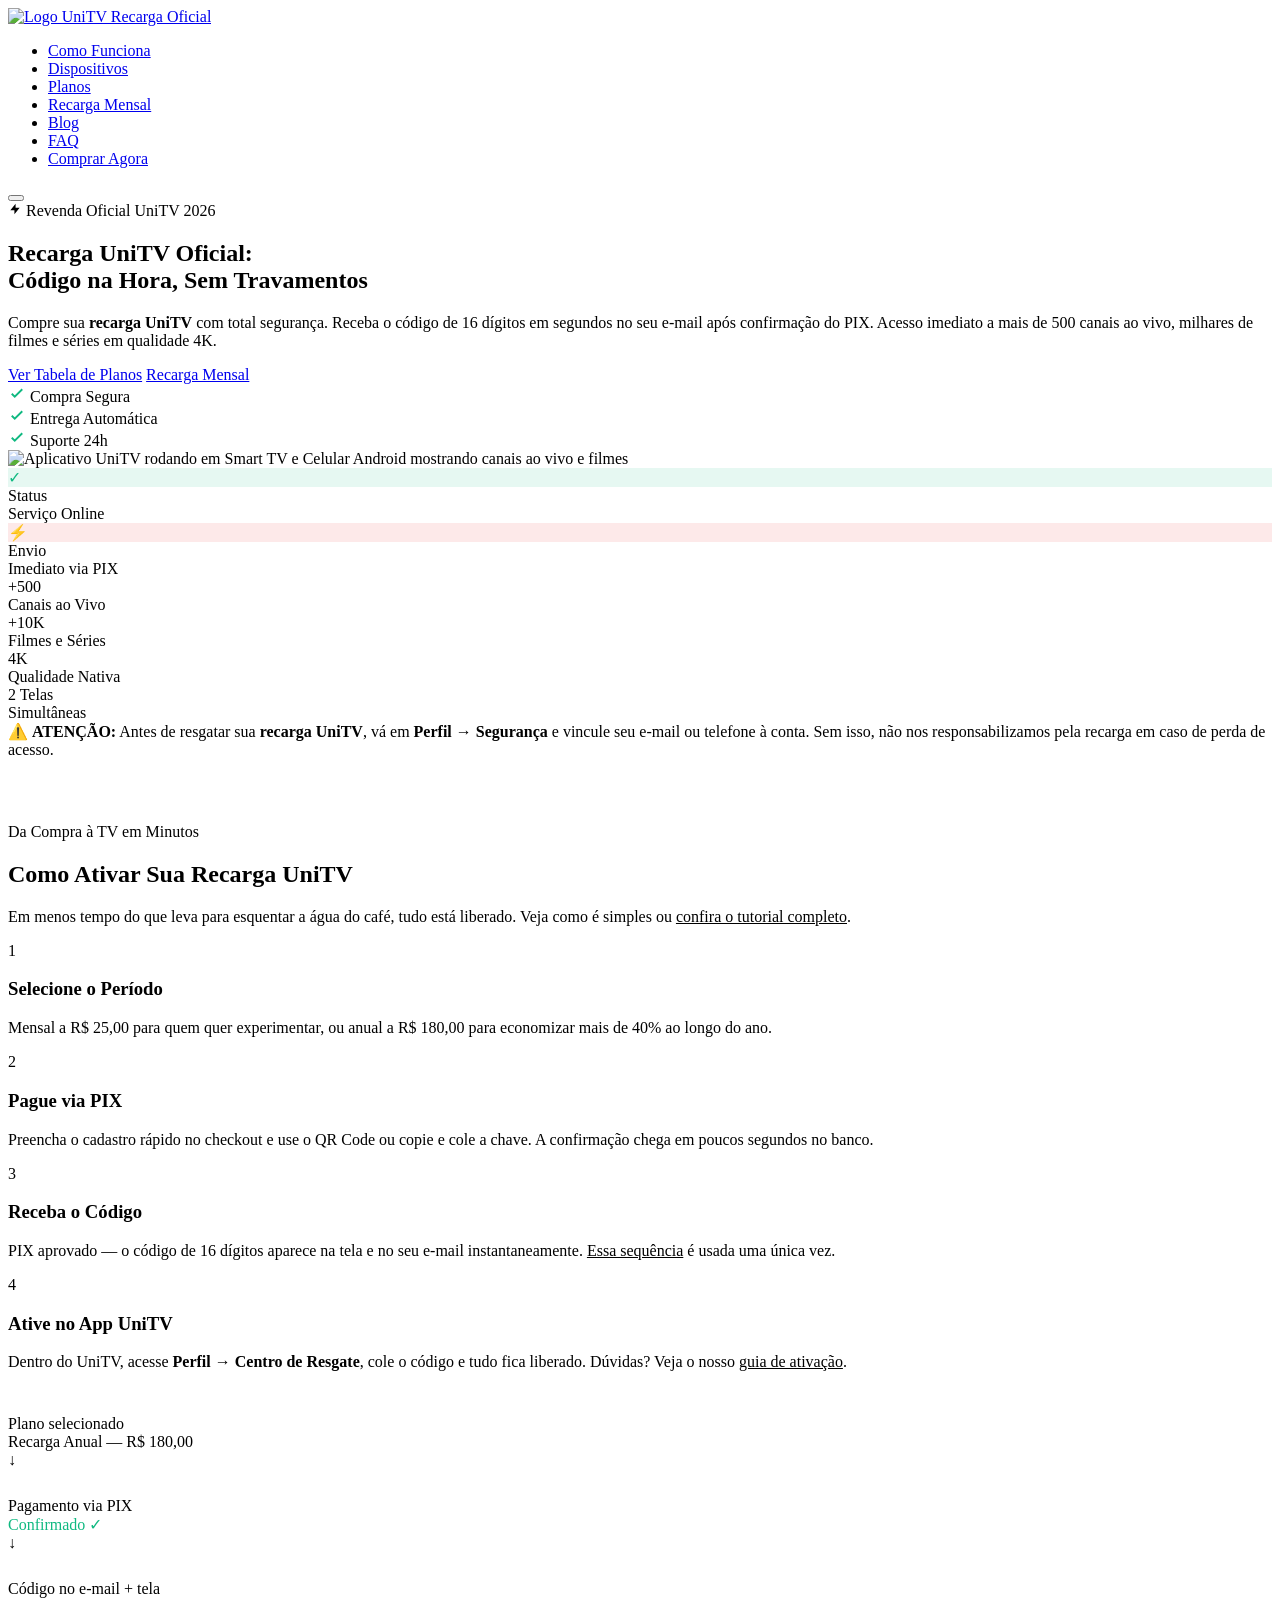
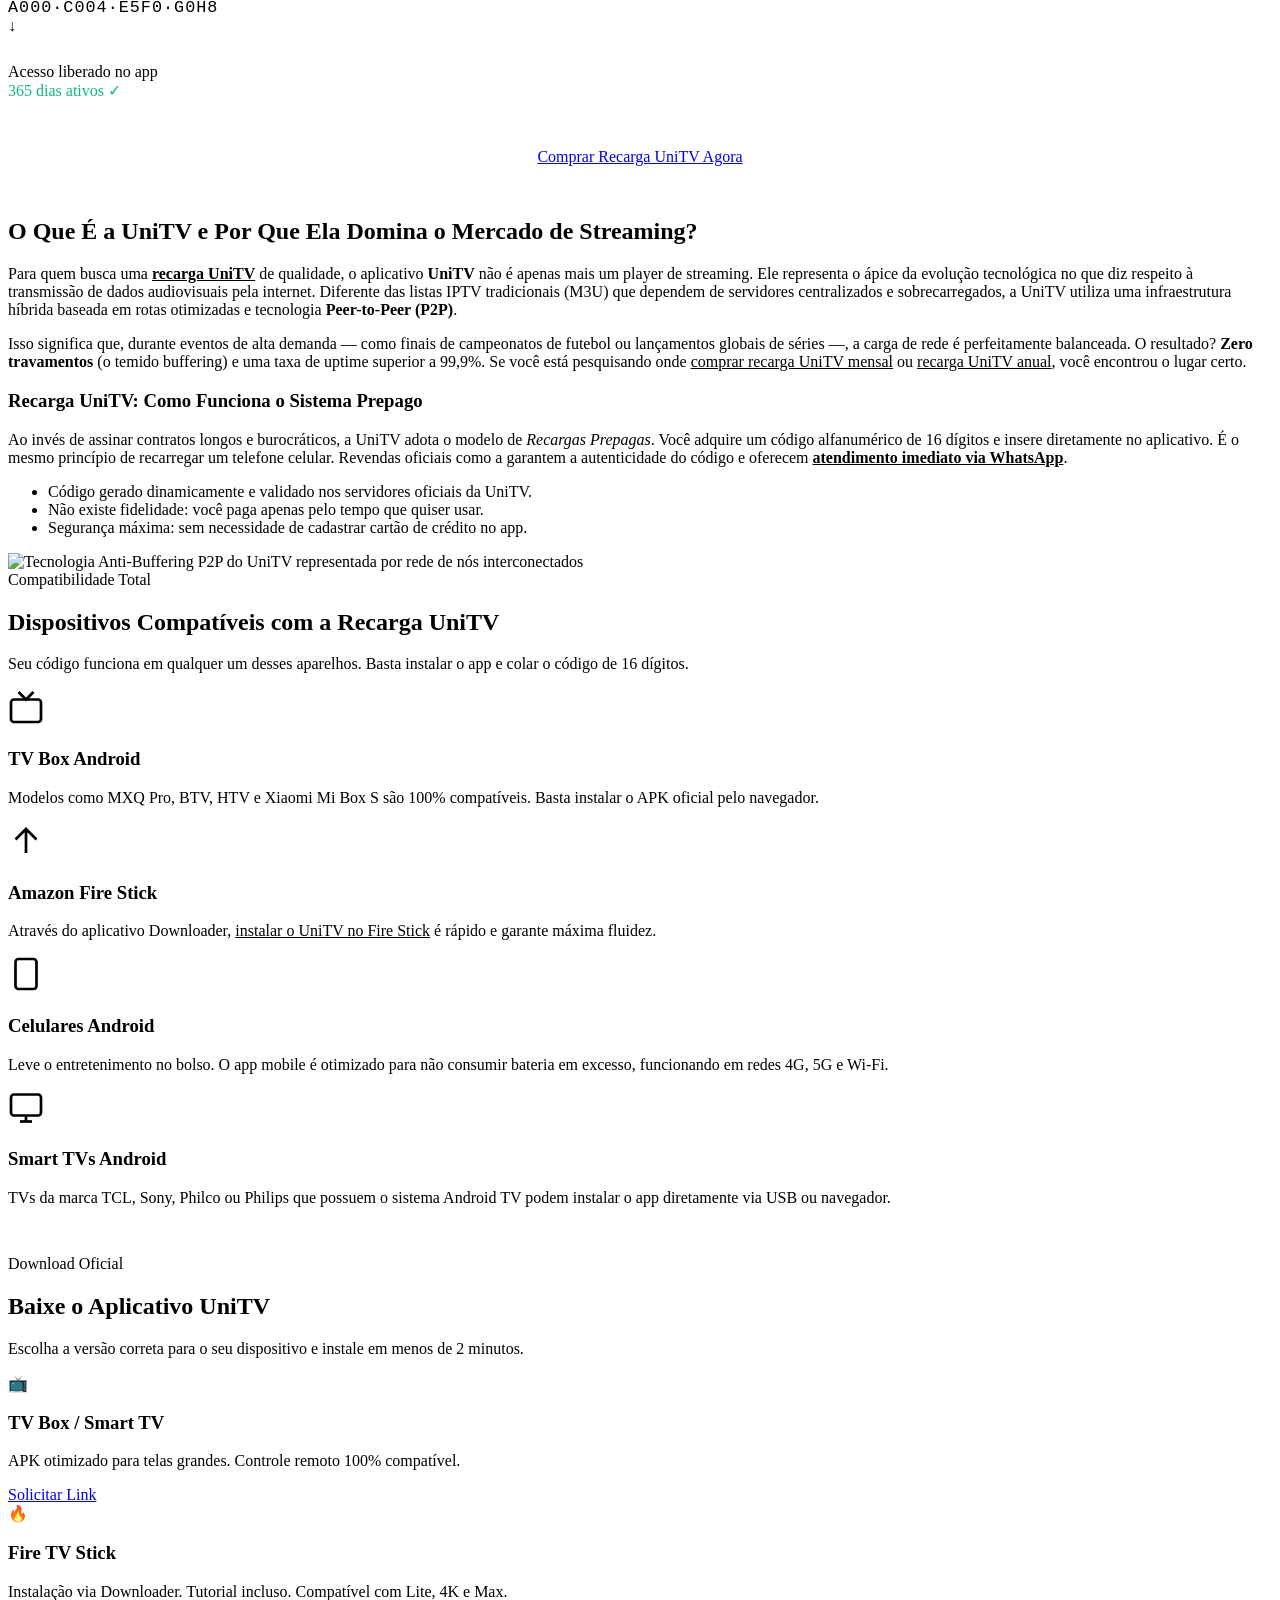
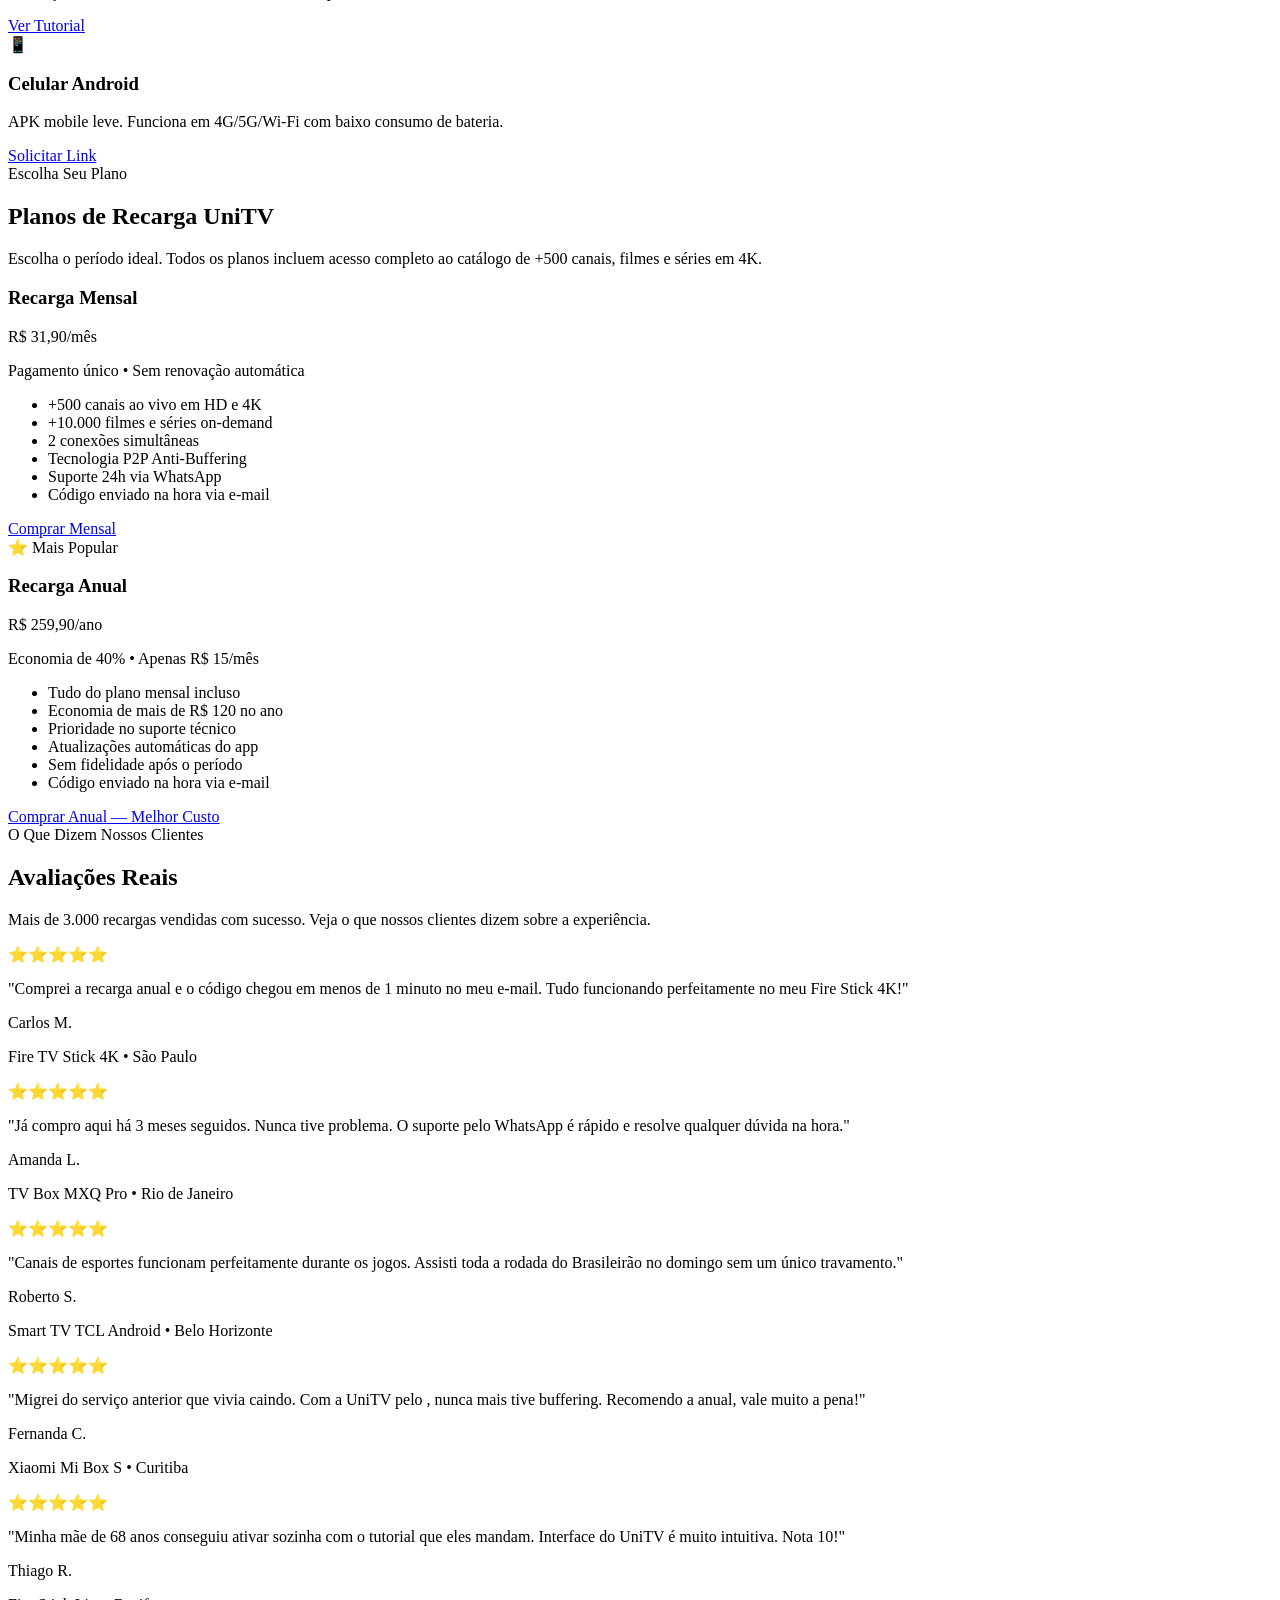
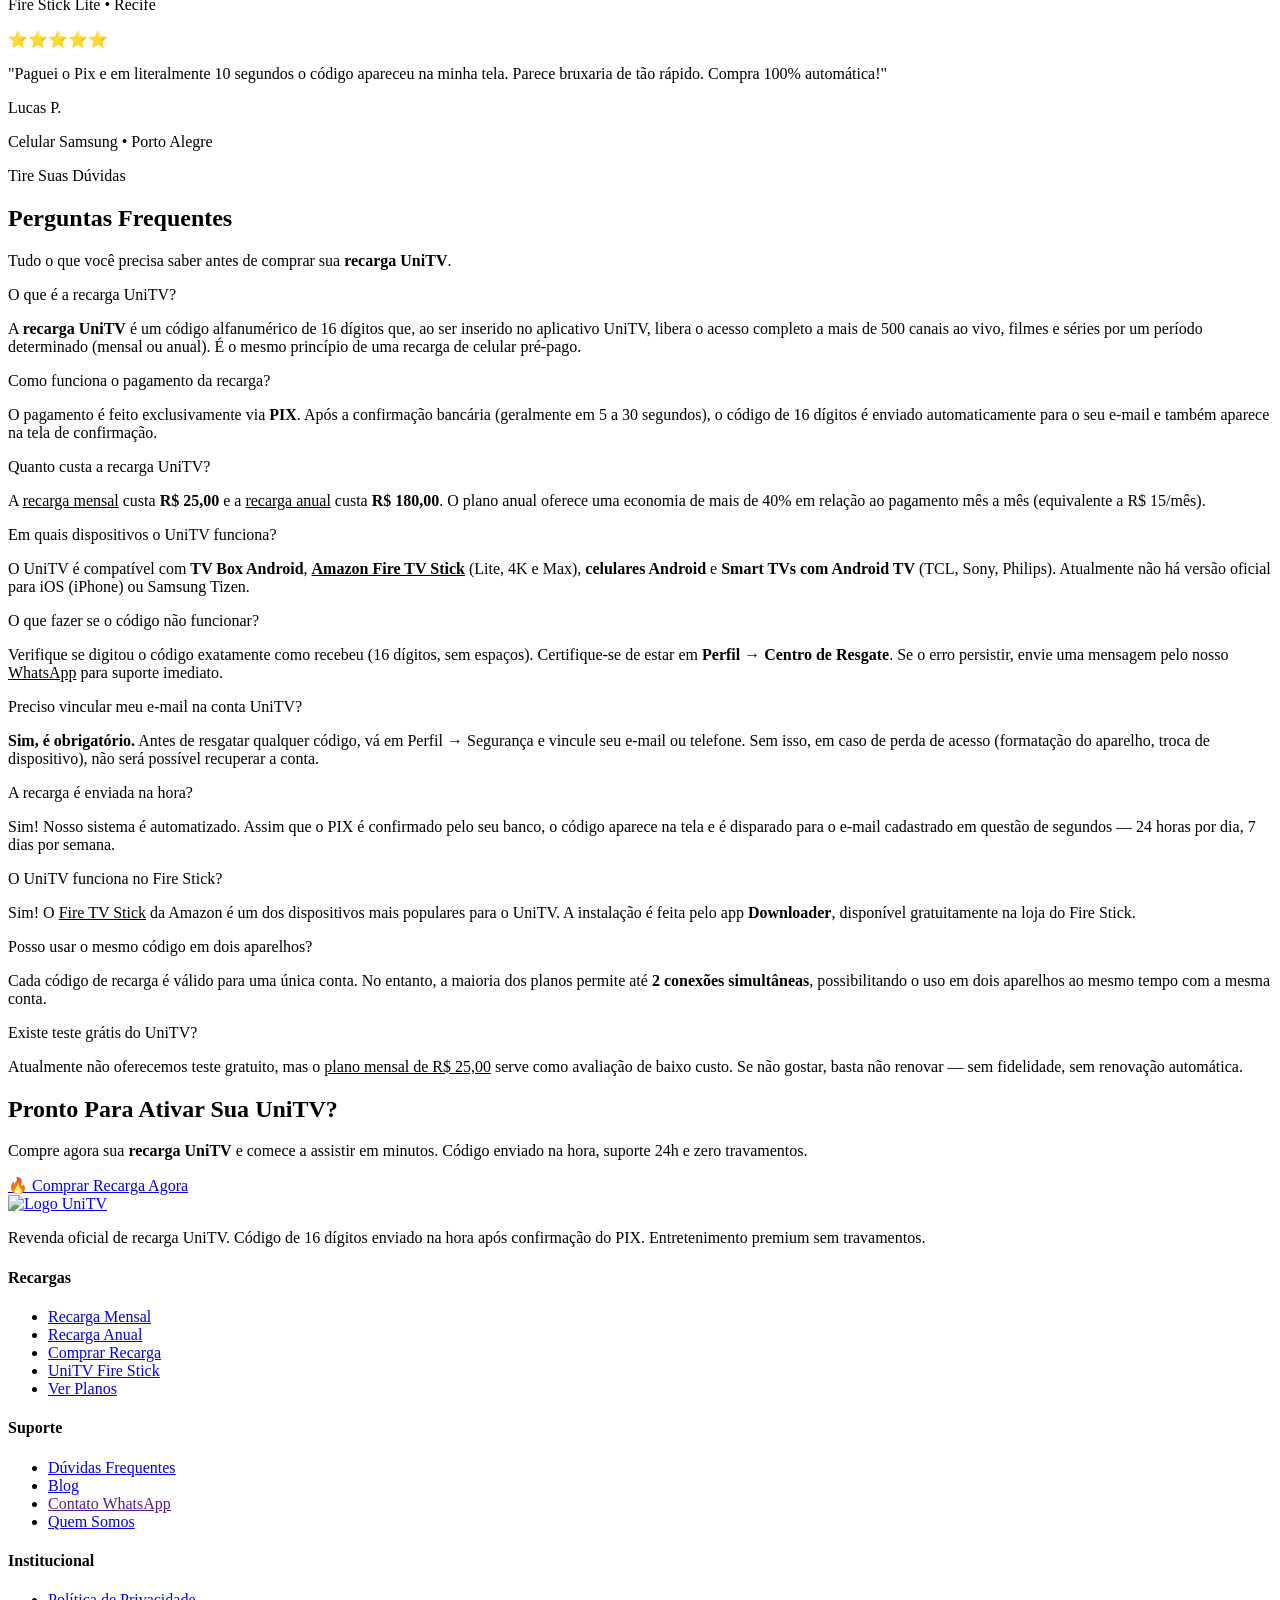
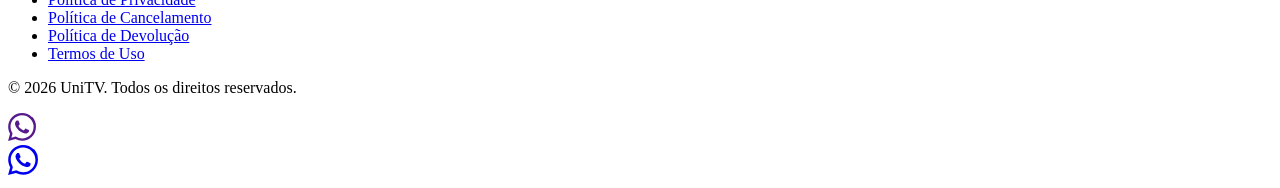
==== index.html @ 9852613e "Add files via upload" ====
<!DOCTYPE html>
<html lang="pt-BR">

<!-- Mirrored from https://www.eppivioleta.com/ by HTTrack Website Copier/3.x [XR&CO], Fri, 11 Sep 2026 17:19:06 GMT -->
<!-- Added by HTTrack --><meta http-equiv="content-type" content="text/html;charset=UTF-8" /><!-- /Added by HTTrack -->
<head>
    <meta charset="UTF-8">
    <meta name="viewport" content="width=device-width, initial-scale=1.0">
    <title>Recarga UniTV Oficial | Código Imediato via PIX — </title>
    <meta name="description" content="Compre sua recarga UniTV com total segurança. Código de 16 dígitos enviado na hora após confirmação do PIX. +500 canais ao vivo, filmes e séries em 4K sem travamentos.">
    <meta name="robots" content="index, follow, max-image-preview:large, max-snippet:-1, max-video-preview:-1">
    <meta name="author" content="UniTV">
    <link rel="canonical" href="index.html">
    
    <!-- Open Graph -->
    <meta property="og:title" content="Recarga UniTV Oficial | Código Imediato via PIX — ">
    <meta property="og:description" content="Compre sua recarga UniTV com total segurança. Código de 16 dígitos enviado na hora após confirmação do PIX. +500 canais ao vivo, filmes e séries em 4K sem travamentos.">
    <meta property="og:url" content="index.html">
    <meta property="og:image" content="https://eppivioleta.com/assets/img/og-image.webp">
    <meta property="og:type" content="website">
    <meta property="og:site_name" content=" UniTV">
    <meta property="og:locale" content="pt_BR">

    <!-- Schema.org JSON-LD -->
    <script type="application/ld+json">
    {
      "@context": "https://schema.org",
      "@graph": [
        {
          "@type": "Organization",
          "@id": "https://eppivioleta.com",
          "url": "https://eppivioleta.com",
          "name": " UniTV",
          "description": "Revenda Oficial de Recarga UniTV — Código Imediato via PIX",
          "logo": "https://eppivioleta.com/assets/img/og-image.webp",
          "sameAs": ["https://eppivioleta.com"]
        },
        {
          "@type": "WebSite",
          "@id": "https://eppivioleta.com#website",
          "url": "https://eppivioleta.com",
          "name": " UniTV",
          "description": "Recarga UniTV Oficial — +500 Canais, Filmes e Séries em 4K Sem Travamentos",
          "publisher": { "@id": "https://eppivioleta.com" },
          "inLanguage": "pt-BR"
        }
      ]
    }
    </script>

    <!-- Favicons -->
    <link rel="icon" href="favicon.ico" sizes="any">
    <link rel="icon" type="image/png" sizes="48x48" href="assets/img/favicon-48x48.png">
    <link rel="icon" type="image/png" sizes="32x32" href="assets/img/favicon-32x32.png">
    <link rel="icon" type="image/png" sizes="16x16" href="assets/img/favicon-16x16.png">
    <link rel="apple-touch-icon" sizes="180x180" href="assets/img/apple-touch-icon.png">
    
    <!-- Google Fonts -->
    <link rel="preconnect" href="https://fonts.googleapis.com/">
    <link rel="preconnect" href="https://fonts.gstatic.com/" crossorigin>
    <link href="https://fonts.googleapis.com/css2?family=Inter:wght@300;400;500;600;700;800;900&amp;family=Outfit:wght@400;500;600;700;800&amp;display=swap" rel="stylesheet">

    <!-- CSS -->
    <link rel="stylesheet" href="assets/css/style.css">
</head>
<body>
    <header class="header">
        <nav class="nav container">
            <div class="nav-brand">
                <a href="index.html" aria-label="Página Inicial  UniTV">
                    <img src="assets/img/logo.webp" alt="Logo UniTV Recarga Oficial" title=" UniTV" class="nav-logo" width="140" height="40">
                </a>
            </div>
            <ul class="nav-menu" id="nav-menu">
                <li><a href="index.html#como-funciona" class="nav-link">Como Funciona</a></li>
                <li><a href="index.html#dispositivos" class="nav-link">Dispositivos</a></li>
                <li><a href="index.html#planos" class="nav-link">Planos</a></li>
                <li><a href="recarga-unitv-mensal.html" class="nav-link">Recarga Mensal</a></li>
                <li><a href="blog.html" class="nav-link">Blog</a></li>
                <li><a href="index.html#faq" class="nav-link">FAQ</a></li>
                <li><a href="javascript:void(0)" onclick="chamarNoZap()" class="nav-link nav-cta">Comprar Agora</a></li>
            </ul>
            <button class="nav-toggle" aria-label="Abrir menu" onclick="toggleMenu()">
                <span></span>
                <span></span>
                <span></span>
            </button>
        </nav>
    </header>

<!-- FAQPage Schema JSON-LD -->
<script type="application/ld+json">
{
  "@context": "https://schema.org",
  "@type": "FAQPage",
  "mainEntity": [
    {"@type": "Question", "name": "O que é a recarga UniTV?", "acceptedAnswer": {"@type": "Answer", "text": "A recarga UniTV é um código alfanumérico de 16 dígitos que, ao ser inserido no aplicativo UniTV, libera o acesso completo a mais de 500 canais ao vivo, filmes e séries por um período determinado (mensal ou anual)."}},
    {"@type": "Question", "name": "Como funciona o pagamento da recarga?", "acceptedAnswer": {"@type": "Answer", "text": "O pagamento é feito exclusivamente via PIX. Após a confirmação bancária (geralmente em segundos), o código de 16 dígitos é enviado automaticamente para o seu e-mail e também aparece na tela de confirmação."}},
    {"@type": "Question", "name": "Quanto custa a recarga UniTV?", "acceptedAnswer": {"@type": "Answer", "text": "A recarga mensal custa R$ 25,00 e a recarga anual custa R$ 180,00. O plano anual oferece uma economia de mais de 40% em relação ao pagamento mês a mês."}},
    {"@type": "Question", "name": "Em quais dispositivos o UniTV funciona?", "acceptedAnswer": {"@type": "Answer", "text": "O aplicativo UniTV é compatível com TV Box Android, Amazon Fire TV Stick (Lite, 4K e Max), celulares Android e Smart TVs com sistema Android TV (TCL, Sony, Philips). Não está disponível para iOS ou Samsung Tizen."}},
    {"@type": "Question", "name": "O que fazer se o código não funcionar?", "acceptedAnswer": {"@type": "Answer", "text": "Verifique se você digitou o código exatamente como recebeu (16 dígitos, sem espaços extras). Certifique-se de estar na seção correta do app (Perfil → Centro de Resgate). Se o erro persistir, entre em contato conosco pelo WhatsApp para suporte imediato."}},
    {"@type": "Question", "name": "Preciso vincular meu e-mail na conta UniTV?", "acceptedAnswer": {"@type": "Answer", "text": "Sim, é obrigatório. Antes de resgatar qualquer código, vá em Perfil → Segurança e vincule seu e-mail ou telefone. Sem isso, em caso de perda de acesso, não será possível recuperar a conta e não nos responsabilizamos pela recarga."}},
    {"@type": "Question", "name": "A recarga é enviada na hora?", "acceptedAnswer": {"@type": "Answer", "text": "Sim. Nosso sistema é automatizado. Assim que o PIX é confirmado pelo banco, o código aparece na tela e é enviado ao e-mail cadastrado em questão de segundos."}},
    {"@type": "Question", "name": "O UniTV funciona no Fire Stick?", "acceptedAnswer": {"@type": "Answer", "text": "Sim! O Fire TV Stick da Amazon é um dos dispositivos mais populares para o UniTV. A instalação é feita pelo app Downloader, disponível na loja do Fire Stick. Veja nosso tutorial completo na página UniTV Fire Stick."}},
    {"@type": "Question", "name": "Posso usar o mesmo código em dois aparelhos?", "acceptedAnswer": {"@type": "Answer", "text": "Cada código de recarga é válido para uma única conta/dispositivo. No entanto, a maioria dos planos permite até 2 conexões simultâneas na mesma conta, possibilitando o uso em dois aparelhos ao mesmo tempo."}},
    {"@type": "Question", "name": "Existe teste grátis do UniTV?", "acceptedAnswer": {"@type": "Answer", "text": "Atualmente não oferecemos teste gratuito, mas o plano mensal de R$ 25,00 serve como uma avaliação de baixo custo. Se não gostar, basta não renovar — não existe fidelidade nem renovação automática."}}
  ]
}
</script>

<main>
    <!-- ===== HERO ===== -->
    <section class="hero" id="home">
        <div class="container hero-grid">
            <div class="hero-content">
                <div class="hero-badge">
                    <svg viewBox="0 0 24 24" width="14" height="14" fill="currentColor"><path d="M13 10V3L4 14h7v7l9-11h-7z"/></svg>
                    Revenda Oficial UniTV 2026                </div>
                <h1>Recarga UniTV Oficial:<br><span class="text-gradient">Código na Hora, Sem Travamentos</span></h1>
                <p class="hero-desc">Compre sua <strong>recarga UniTV</strong> com total segurança. Receba o código de 16 dígitos em segundos no seu e-mail após confirmação do PIX. Acesso imediato a mais de 500 canais ao vivo, milhares de filmes e séries em qualidade 4K.</p>
                <div class="hero-btns">
                    <a href="index.html#planos" class="btn btn-primary btn-large btn-pulse">Ver Tabela de Planos</a>
                    <a href="recarga-unitv-mensal.html" class="btn btn-outline btn-large">Recarga Mensal</a>
                </div>
                <div class="hero-trust">
                    <div class="hero-trust-item">
                        <svg class="hero-trust-icon" width="18" height="18" viewBox="0 0 24 24" fill="none" stroke="#10B981" stroke-width="2.5"><path d="M5 13l4 4L19 7"/></svg>
                        Compra Segura
                    </div>
                    <div class="hero-trust-item">
                        <svg class="hero-trust-icon" width="18" height="18" viewBox="0 0 24 24" fill="none" stroke="#10B981" stroke-width="2.5"><path d="M5 13l4 4L19 7"/></svg>
                        Entrega Automática
                    </div>
                    <div class="hero-trust-item">
                        <svg class="hero-trust-icon" width="18" height="18" viewBox="0 0 24 24" fill="none" stroke="#10B981" stroke-width="2.5"><path d="M5 13l4 4L19 7"/></svg>
                        Suporte 24h
                    </div>
                </div>
            </div>
            <div class="hero-image-wrapper">
                <img src="assets/img/hero-app.webp" alt="Aplicativo UniTV rodando em Smart TV e Celular Android mostrando canais ao vivo e filmes" title="Interface do UniTV em múltiplos dispositivos" class="hero-image" width="600" height="400" fetchpriority="high">
                <!-- Floating Cards -->
                <div class="hero-float-card top-left">
                    <div class="float-icon" style="background: rgba(16,185,129,0.1); color: #10B981;">✓</div>
                    <div>
                        <div class="float-label">Status</div>
                        <div class="float-value">Serviço Online</div>
                    </div>
                </div>
                <div class="hero-float-card bottom-right" style="animation-delay: 2s;">
                    <div class="float-icon" style="background: rgba(229,41,42,0.1); color: var(--primary);">⚡</div>
                    <div>
                        <div class="float-label">Envio</div>
                        <div class="float-value">Imediato via PIX</div>
                    </div>
                </div>
            </div>
        </div>
    </section>

    <!-- ===== STATS BAR ===== -->
    <div class="stats-bar">
        <div class="stats-inner">
            <div><div class="stat-num">+500</div><div class="stat-lbl">Canais ao Vivo</div></div>
            <div><div class="stat-num">+10K</div><div class="stat-lbl">Filmes e Séries</div></div>
            <div><div class="stat-num">4K</div><div class="stat-lbl">Qualidade Nativa</div></div>
            <div><div class="stat-num">2 Telas</div><div class="stat-lbl">Simultâneas</div></div>
        </div>
    </div>

    <!-- ===== AVISO SEGURANÇA ===== -->
    <div class="container">
        <div class="notice-bar">
            ⚠️ <strong>ATENÇÃO:</strong> Antes de resgatar sua <strong>recarga UniTV</strong>, vá em <strong>Perfil → Segurança</strong> e vincule seu e-mail ou telefone à conta. Sem isso, não nos responsabilizamos pela recarga em caso de perda de acesso.
        </div>
    </div>

    <!-- ===== COMO FUNCIONA (TIMELINE) ===== -->
    <section class="section-padding seo-block" id="como-funciona" style="padding-top: 4rem;">
        <div class="container">
            <div class="section-header">
                <div class="section-tag">Da Compra à TV em Minutos</div>
                <h2 class="section-title">Como Ativar Sua <span class="text-gradient">Recarga UniTV</span></h2>
                <p class="section-desc">Em menos tempo do que leva para esquentar a água do café, tudo está liberado. Veja como é simples ou <a href="como-recarregar.html" style="color: var(--primary); text-decoration: underline;">confira o tutorial completo</a>.</p>
            </div>
            
            <div class="timeline-grid">
                <div class="timeline-steps">
                    <div class="timeline-step fade-in-up">
                        <div class="timeline-indicator">
                            <div class="timeline-num">1</div>
                            <div class="timeline-line"></div>
                        </div>
                        <div class="timeline-content">
                            <h3 class="timeline-title">Selecione o Período</h3>
                            <p class="timeline-desc">Mensal a <span class="text-gradient font-bold">R$ 25,00</span> para quem quer experimentar, ou anual a <span class="text-gradient font-bold">R$ 180,00</span> para economizar mais de 40% ao longo do ano.</p>
                        </div>
                    </div>
                    <div class="timeline-step fade-in-up">
                        <div class="timeline-indicator">
                            <div class="timeline-num">2</div>
                            <div class="timeline-line"></div>
                        </div>
                        <div class="timeline-content">
                            <h3 class="timeline-title">Pague via PIX</h3>
                            <p class="timeline-desc">Preencha o cadastro rápido no checkout e use o QR Code ou copie e cole a chave. A confirmação chega em poucos segundos no banco.</p>
                        </div>
                    </div>
                    <div class="timeline-step fade-in-up">
                        <div class="timeline-indicator">
                            <div class="timeline-num">3</div>
                            <div class="timeline-line"></div>
                        </div>
                        <div class="timeline-content">
                            <h3 class="timeline-title">Receba o Código</h3>
                            <p class="timeline-desc">PIX aprovado — o código de 16 dígitos aparece na tela e no seu e-mail instantaneamente. <a href="comprar-recarga-unitv.html" style="color: var(--primary); text-decoration: underline;">Essa sequência</a> é usada uma única vez.</p>
                        </div>
                    </div>
                    <div class="timeline-step fade-in-up">
                        <div class="timeline-indicator">
                            <div class="timeline-num">4</div>
                        </div>
                        <div class="timeline-content">
                            <h3 class="timeline-title">Ative no App UniTV</h3>
                            <p class="timeline-desc">Dentro do UniTV, acesse <strong>Perfil → Centro de Resgate</strong>, cole o código e tudo fica liberado. Dúvidas? Veja o nosso <a href="blog/como-recarregar-unitv.html" style="color: var(--primary); text-decoration: underline;">guia de ativação</a>.</p>
                        </div>
                    </div>
                </div>
                
                <!-- Visual Flow -->
                <div class="timeline-visual" aria-hidden="true">
                    <div class="flow-card glass-panel">
                        <div class="flow-icon"><svg viewBox="0 0 20 20" fill="none" width="24" height="24"><rect x="3" y="5" width="14" height="10" rx="2" stroke="var(--primary)" stroke-width="1.4"></rect><path d="M3 9h14" stroke="var(--primary)" stroke-width="1.4"></path></svg></div>
                        <div class="flow-text">
                            <div class="flow-label">Plano selecionado</div>
                            <div class="flow-value">Recarga Anual — R$ 180,00</div>
                        </div>
                    </div>
                    <div class="flow-arrow">↓</div>
                    <div class="flow-card glass-panel">
                        <div class="flow-icon"><svg viewBox="0 0 20 20" fill="none" width="24" height="24"><path d="M10 4v12M4 10h12" stroke="var(--primary)" stroke-width="1.4" stroke-linecap="round"></path></svg></div>
                        <div class="flow-text">
                            <div class="flow-label">Pagamento via PIX</div>
                            <div class="flow-value" style="color: #10B981;">Confirmado ✓</div>
                        </div>
                    </div>
                    <div class="flow-arrow">↓</div>
                    <div class="flow-card glass-panel" style="border-color: var(--primary); box-shadow: var(--shadow-glow);">
                        <div class="flow-icon"><svg viewBox="0 0 20 20" fill="none" width="24" height="24"><path d="M3 5h14v10a2 2 0 01-2 2H5a2 2 0 01-2-2V5zm0 5h14" stroke="var(--primary)" stroke-width="1.4"></path></svg></div>
                        <div class="flow-text">
                            <div class="flow-label">Código no e-mail + tela</div>
                            <div class="flow-value" style="font-family: monospace; font-size: 1.05rem; letter-spacing: 1px;">A000·C004·E5F0·G0H8</div>
                        </div>
                    </div>
                    <div class="flow-arrow">↓</div>
                    <div class="flow-card glass-panel">
                        <div class="flow-icon"><svg viewBox="0 0 20 20" fill="none" width="24" height="24"><rect x="3" y="3" width="14" height="14" rx="3" stroke="var(--primary)" stroke-width="1.4"></rect><path d="M7 10l2.5 2.5L13 8" stroke="var(--primary)" stroke-width="1.4" stroke-linecap="round" stroke-linejoin="round"></path></svg></div>
                        <div class="flow-text">
                            <div class="flow-label">Acesso liberado no app</div>
                            <div class="flow-value" style="color: #10B981;">365 dias ativos ✓</div>
                        </div>
                    </div>
                </div>
            </div>
            
            <div style="text-align: center; margin-top: 3rem;">
                <a class="btn btn-primary btn-pulse" href="javascript:void(0)" onclick="chamarNoZap()">Comprar Recarga UniTV Agora</a>
            </div>
        </div>
    </section>

    <!-- ===== MEGA DOSSIÊ SEO ===== -->
    <section class="section-padding" style="padding-top: 2rem;">
        <div class="container">
            <div class="seo-content-grid seo-block fade-in-up">
                <div class="seo-text">
                    <h2>O Que É a UniTV e Por Que Ela Domina o Mercado de Streaming?</h2>
                    <p>Para quem busca uma <strong><a href="comprar-recarga-unitv.html" style="color: var(--primary); text-decoration: underline;">recarga UniTV</a></strong> de qualidade, o aplicativo <strong>UniTV</strong> não é apenas mais um player de streaming. Ele representa o ápice da evolução tecnológica no que diz respeito à transmissão de dados audiovisuais pela internet. Diferente das listas IPTV tradicionais (M3U) que dependem de servidores centralizados e sobrecarregados, a UniTV utiliza uma infraestrutura híbrida baseada em rotas otimizadas e tecnologia <strong>Peer-to-Peer (P2P)</strong>.</p>
                    <p>Isso significa que, durante eventos de alta demanda — como finais de campeonatos de futebol ou lançamentos globais de séries —, a carga de rede é perfeitamente balanceada. O resultado? <strong>Zero travamentos</strong> (o temido buffering) e uma taxa de uptime superior a 99,9%. Se você está pesquisando onde <a href="recarga-unitv-mensal.html" style="color: var(--primary); text-decoration: underline;">comprar recarga UniTV mensal</a> ou <a href="recarga-unitv-anual.html" style="color: var(--primary); text-decoration: underline;">recarga UniTV anual</a>, você encontrou o lugar certo.</p>
                    <h3><strong>Recarga UniTV</strong>: Como Funciona o Sistema Prepago</h3>
                    <p>Ao invés de assinar contratos longos e burocráticos, a UniTV adota o modelo de <em>Recargas Prepagas</em>. Você adquire um código alfanumérico de 16 dígitos e insere diretamente no aplicativo. É o mesmo princípio de recarregar um telefone celular. Revendas oficiais como a  garantem a autenticidade do código e oferecem <strong><a href="" target="_blank" rel="noopener" style="color: var(--primary); text-decoration: underline;">atendimento imediato via WhatsApp</a></strong>.</p>
                    <ul>
                        <li>Código gerado dinamicamente e validado nos servidores oficiais da UniTV.</li>
                        <li>Não existe fidelidade: você paga apenas pelo tempo que quiser usar.</li>
                        <li>Segurança máxima: sem necessidade de cadastrar cartão de crédito no app.</li>
                    </ul>
                </div>
                <div class="seo-image">
                    <img src="assets/img/antbuffering.jpg" alt="Tecnologia Anti-Buffering P2P do UniTV representada por rede de nós interconectados" title="Infraestrutura P2P Anti-Travamento da UniTV">
                </div>
            </div>

            <!-- ===== DISPOSITIVOS ===== -->
            <div class="seo-block fade-in-up" id="dispositivos">
                <div class="section-header">
                    <div class="section-tag">Compatibilidade Total</div>
                    <h2 class="section-title">Dispositivos Compatíveis com a <span class="text-gradient">Recarga UniTV</span></h2>
                    <p class="section-desc">Seu código funciona em qualquer um desses aparelhos. Basta instalar o app e colar o código de 16 dígitos.</p>
                </div>
                
                <div class="devices-grid">
                    <div class="device-card">
                        <div class="device-icon">
                            <svg width="36" height="36" viewBox="0 0 24 24" fill="none" stroke="currentColor" stroke-width="1.8"><rect x="2" y="7" width="20" height="15" rx="2" ry="2"/><polyline points="17 2 12 7 7 2"/></svg>
                        </div>
                        <h3 class="device-title">TV Box Android</h3>
                        <p class="device-desc">Modelos como MXQ Pro, BTV, HTV e Xiaomi Mi Box S são 100% compatíveis. Basta instalar o APK oficial pelo navegador.</p>
                    </div>
                    <div class="device-card">
                        <div class="device-icon">
                            <svg width="36" height="36" viewBox="0 0 24 24" fill="none" stroke="currentColor" stroke-width="1.8"><path d="M5 11l7-7 7 7M12 4v16"/></svg>
                        </div>
                        <h3 class="device-title">Amazon Fire Stick</h3>
                        <p class="device-desc">Através do aplicativo Downloader, <a href="unitv-fire-stick.html" style="color: var(--primary); text-decoration: underline;">instalar o UniTV no Fire Stick</a> é rápido e garante máxima fluidez.</p>
                    </div>
                    <div class="device-card">
                        <div class="device-icon">
                            <svg width="36" height="36" viewBox="0 0 24 24" fill="none" stroke="currentColor" stroke-width="1.8"><rect x="5" y="2" width="14" height="20" rx="2" ry="2"/><line x1="12" y1="18" x2="12.01" y2="18"/></svg>
                        </div>
                        <h3 class="device-title">Celulares Android</h3>
                        <p class="device-desc">Leve o entretenimento no bolso. O app mobile é otimizado para não consumir bateria em excesso, funcionando em redes 4G, 5G e Wi-Fi.</p>
                    </div>
                    <div class="device-card">
                        <div class="device-icon">
                            <svg width="36" height="36" viewBox="0 0 24 24" fill="none" stroke="currentColor" stroke-width="1.8"><rect x="2" y="3" width="20" height="14" rx="2" ry="2"/><line x1="8" y1="21" x2="16" y2="21"/><line x1="12" y1="17" x2="12" y2="21"/></svg>
                        </div>
                        <h3 class="device-title">Smart TVs Android</h3>
                        <p class="device-desc">TVs da marca TCL, Sony, Philco ou Philips que possuem o sistema Android TV podem instalar o app diretamente via USB ou navegador.</p>
                    </div>
                </div>
            </div>

            <!-- ===== DOWNLOADS ===== -->
            <section class="seo-block fade-in-up" id="downloads" style="padding-top: 2rem;">
                <div class="section-header">
                    <div class="section-tag">Download Oficial</div>
                    <h2 class="section-title">Baixe o Aplicativo <span class="text-gradient">UniTV</span></h2>
                    <p class="section-desc">Escolha a versão correta para o seu dispositivo e instale em menos de 2 minutos.</p>
                </div>
                <div class="download-grid">
                    <div class="download-card">
                        <div class="download-icon">📺</div>
                        <h3 class="download-title">TV Box / Smart TV</h3>
                        <p class="download-desc">APK otimizado para telas grandes. Controle remoto 100% compatível.</p>
                        <a href="javascript:void(0)" onclick="chamarNoZap()" class="btn btn-primary btn-full">Solicitar Link</a>
                    </div>
                    <div class="download-card">
                        <div class="download-icon">🔥</div>
                        <h3 class="download-title">Fire TV Stick</h3>
                        <p class="download-desc">Instalação via Downloader. Tutorial incluso. Compatível com Lite, 4K e Max.</p>
                        <a href="unitv-fire-stick.html" class="btn btn-outline btn-full">Ver Tutorial</a>
                    </div>
                    <div class="download-card">
                        <div class="download-icon">📱</div>
                        <h3 class="download-title">Celular Android</h3>
                        <p class="download-desc">APK mobile leve. Funciona em 4G/5G/Wi-Fi com baixo consumo de bateria.</p>
                        <a href="javascript:void(0)" onclick="chamarNoZap()" class="btn btn-primary btn-full">Solicitar Link</a>
                    </div>
                </div>
            </section>
        </div>
    </section>

    <!-- ===== PLANOS ===== -->
    <section class="planos-section" id="planos">
        <div class="container">
            <div class="section-header">
                <div class="section-tag">Escolha Seu Plano</div>
                <h2 class="section-title">Planos de <span class="text-gradient">Recarga UniTV</span></h2>
                <p class="section-desc">Escolha o período ideal. Todos os planos incluem acesso completo ao catálogo de +500 canais, filmes e séries em 4K.</p>
            </div>
            <div class="planos-grid">
                <div class="plano-card fade-in-up">
                    <h3>Recarga Mensal</h3>
                    <div class="plano-preco">R$ 31,90<span>/mês</span></div>
                    <p class="plano-periodo">Pagamento único • Sem renovação automática</p>
                    <ul class="plano-features">
                        <li>+500 canais ao vivo em HD e 4K</li>
                        <li>+10.000 filmes e séries on-demand</li>
                        <li>2 conexões simultâneas</li>
                        <li>Tecnologia P2P Anti-Buffering</li>
                        <li>Suporte 24h via WhatsApp</li>
                        <li>Código enviado na hora via e-mail</li>
                    </ul>
                    <a href="javascript:void(0)" onclick="chamarNoZap()" class="btn btn-outline btn-full">Comprar Mensal</a>
                </div>
                <div class="plano-card destaque fade-in-up">
                    <div class="plano-badge">⭐ Mais Popular</div>
                    <h3>Recarga Anual</h3>
                    <div class="plano-preco">R$ 259,90<span>/ano</span></div>
                    <p class="plano-periodo">Economia de 40% • Apenas R$ 15/mês</p>
                    <ul class="plano-features">
                        <li>Tudo do plano mensal incluso</li>
                        <li>Economia de mais de R$ 120 no ano</li>
                        <li>Prioridade no suporte técnico</li>
                        <li>Atualizações automáticas do app</li>
                        <li>Sem fidelidade após o período</li>
                        <li>Código enviado na hora via e-mail</li>
                    </ul>
                    <a href="javascript:void(0)" onclick="chamarNoZap()" class="btn btn-primary btn-full btn-pulse">Comprar Anual — Melhor Custo</a>
                </div>
            </div>
        </div>
    </section>

    <!-- ===== DEPOIMENTOS ===== -->
    <section class="depoimentos-section">
        <div class="container">
            <div class="section-header">
                <div class="section-tag">O Que Dizem Nossos Clientes</div>
                <h2 class="section-title">Avaliações <span class="text-gradient">Reais</span></h2>
                <p class="section-desc">Mais de 3.000 recargas vendidas com sucesso. Veja o que nossos clientes dizem sobre a experiência.</p>
            </div>
            <div class="depoimentos-grid">
                <div class="depoimento-card fade-in-up">
                    <div class="depoimento-stars">⭐⭐⭐⭐⭐</div>
                    <p class="depoimento-text">"Comprei a recarga anual e o código chegou em menos de 1 minuto no meu e-mail. Tudo funcionando perfeitamente no meu Fire Stick 4K!"</p>
                    <p class="depoimento-author">Carlos M.</p>
                    <p class="depoimento-role">Fire TV Stick 4K • São Paulo</p>
                </div>
                <div class="depoimento-card fade-in-up">
                    <div class="depoimento-stars">⭐⭐⭐⭐⭐</div>
                    <p class="depoimento-text">"Já compro aqui há 3 meses seguidos. Nunca tive problema. O suporte pelo WhatsApp é rápido e resolve qualquer dúvida na hora."</p>
                    <p class="depoimento-author">Amanda L.</p>
                    <p class="depoimento-role">TV Box MXQ Pro • Rio de Janeiro</p>
                </div>
                <div class="depoimento-card fade-in-up">
                    <div class="depoimento-stars">⭐⭐⭐⭐⭐</div>
                    <p class="depoimento-text">"Canais de esportes funcionam perfeitamente durante os jogos. Assisti toda a rodada do Brasileirão no domingo sem um único travamento."</p>
                    <p class="depoimento-author">Roberto S.</p>
                    <p class="depoimento-role">Smart TV TCL Android • Belo Horizonte</p>
                </div>
                <div class="depoimento-card fade-in-up">
                    <div class="depoimento-stars">⭐⭐⭐⭐⭐</div>
                    <p class="depoimento-text">"Migrei do serviço anterior que vivia caindo. Com a UniTV pelo , nunca mais tive buffering. Recomendo a anual, vale muito a pena!"</p>
                    <p class="depoimento-author">Fernanda C.</p>
                    <p class="depoimento-role">Xiaomi Mi Box S • Curitiba</p>
                </div>
                <div class="depoimento-card fade-in-up">
                    <div class="depoimento-stars">⭐⭐⭐⭐⭐</div>
                    <p class="depoimento-text">"Minha mãe de 68 anos conseguiu ativar sozinha com o tutorial que eles mandam. Interface do UniTV é muito intuitiva. Nota 10!"</p>
                    <p class="depoimento-author">Thiago R.</p>
                    <p class="depoimento-role">Fire Stick Lite • Recife</p>
                </div>
                <div class="depoimento-card fade-in-up">
                    <div class="depoimento-stars">⭐⭐⭐⭐⭐</div>
                    <p class="depoimento-text">"Paguei o Pix e em literalmente 10 segundos o código apareceu na minha tela. Parece bruxaria de tão rápido. Compra 100% automática!"</p>
                    <p class="depoimento-author">Lucas P.</p>
                    <p class="depoimento-role">Celular Samsung • Porto Alegre</p>
                </div>
            </div>
        </div>
    </section>

    <!-- ===== FAQ ===== -->
    <section class="faq-section" id="faq">
        <div class="container">
            <div class="section-header">
                <div class="section-tag">Tire Suas Dúvidas</div>
                <h2 class="section-title">Perguntas <span class="text-gradient">Frequentes</span></h2>
                <p class="section-desc">Tudo o que você precisa saber antes de comprar sua <strong>recarga UniTV</strong>.</p>
            </div>
            <div class="faq-list">
                <div class="faq-item">
                    <div class="faq-question">O que é a recarga UniTV?</div>
                    <div class="faq-answer"><p>A <strong>recarga UniTV</strong> é um código alfanumérico de 16 dígitos que, ao ser inserido no aplicativo UniTV, libera o acesso completo a mais de 500 canais ao vivo, filmes e séries por um período determinado (mensal ou anual). É o mesmo princípio de uma recarga de celular pré-pago.</p></div>
                </div>
                <div class="faq-item">
                    <div class="faq-question">Como funciona o pagamento da recarga?</div>
                    <div class="faq-answer"><p>O pagamento é feito exclusivamente via <strong>PIX</strong>. Após a confirmação bancária (geralmente em 5 a 30 segundos), o código de 16 dígitos é enviado automaticamente para o seu e-mail e também aparece na tela de confirmação.</p></div>
                </div>
                <div class="faq-item">
                    <div class="faq-question">Quanto custa a recarga UniTV?</div>
                    <div class="faq-answer"><p>A <a href="recarga-unitv-mensal.html" style="color: var(--primary);">recarga mensal</a> custa <strong>R$ 25,00</strong> e a <a href="recarga-unitv-anual.html" style="color: var(--primary);">recarga anual</a> custa <strong>R$ 180,00</strong>. O plano anual oferece uma economia de mais de 40% em relação ao pagamento mês a mês (equivalente a R$ 15/mês).</p></div>
                </div>
                <div class="faq-item">
                    <div class="faq-question">Em quais dispositivos o UniTV funciona?</div>
                    <div class="faq-answer"><p>O UniTV é compatível com <strong>TV Box Android</strong>, <strong><a href="unitv-fire-stick.html" style="color: var(--primary);">Amazon Fire TV Stick</a></strong> (Lite, 4K e Max), <strong>celulares Android</strong> e <strong>Smart TVs com Android TV</strong> (TCL, Sony, Philips). Atualmente não há versão oficial para iOS (iPhone) ou Samsung Tizen.</p></div>
                </div>
                <div class="faq-item">
                    <div class="faq-question">O que fazer se o código não funcionar?</div>
                    <div class="faq-answer"><p>Verifique se digitou o código exatamente como recebeu (16 dígitos, sem espaços). Certifique-se de estar em <strong>Perfil → Centro de Resgate</strong>. Se o erro persistir, envie uma mensagem pelo nosso <a href="" target="_blank" style="color: var(--primary);">WhatsApp</a> para suporte imediato.</p></div>
                </div>
                <div class="faq-item">
                    <div class="faq-question">Preciso vincular meu e-mail na conta UniTV?</div>
                    <div class="faq-answer"><p><strong>Sim, é obrigatório.</strong> Antes de resgatar qualquer código, vá em Perfil → Segurança e vincule seu e-mail ou telefone. Sem isso, em caso de perda de acesso (formatação do aparelho, troca de dispositivo), não será possível recuperar a conta.</p></div>
                </div>
                <div class="faq-item">
                    <div class="faq-question">A recarga é enviada na hora?</div>
                    <div class="faq-answer"><p>Sim! Nosso sistema é automatizado. Assim que o PIX é confirmado pelo seu banco, o código aparece na tela e é disparado para o e-mail cadastrado em questão de segundos — 24 horas por dia, 7 dias por semana.</p></div>
                </div>
                <div class="faq-item">
                    <div class="faq-question">O UniTV funciona no Fire Stick?</div>
                    <div class="faq-answer"><p>Sim! O <a href="unitv-fire-stick.html" style="color: var(--primary);">Fire TV Stick</a> da Amazon é um dos dispositivos mais populares para o UniTV. A instalação é feita pelo app <strong>Downloader</strong>, disponível gratuitamente na loja do Fire Stick.</p></div>
                </div>
                <div class="faq-item">
                    <div class="faq-question">Posso usar o mesmo código em dois aparelhos?</div>
                    <div class="faq-answer"><p>Cada código de recarga é válido para uma única conta. No entanto, a maioria dos planos permite até <strong>2 conexões simultâneas</strong>, possibilitando o uso em dois aparelhos ao mesmo tempo com a mesma conta.</p></div>
                </div>
                <div class="faq-item">
                    <div class="faq-question">Existe teste grátis do UniTV?</div>
                    <div class="faq-answer"><p>Atualmente não oferecemos teste gratuito, mas o <a href="recarga-unitv-mensal.html" style="color: var(--primary);">plano mensal de R$ 25,00</a> serve como avaliação de baixo custo. Se não gostar, basta não renovar — sem fidelidade, sem renovação automática.</p></div>
                </div>
            </div>
        </div>
    </section>

    <!-- ===== CTA FINAL ===== -->
    <section class="cta-section">
        <div class="container">
            <h2>Pronto Para Ativar Sua <span class="text-gradient">UniTV</span>?</h2>
            <p>Compre agora sua <strong>recarga UniTV</strong> e comece a assistir em minutos. Código enviado na hora, suporte 24h e zero travamentos.</p>
            <a href="javascript:void(0)" onclick="chamarNoZap()" class="btn btn-primary btn-large btn-pulse">🔥 Comprar Recarga Agora</a>
        </div>
    </section>
</main>
    <footer class="footer">
        <div class="container">
            <div class="footer-content">
                <div class="footer-brand">
                    <a href="index.html" aria-label="Página Inicial  UniTV">
                        <img src="assets/img/logo.webp" alt="Logo UniTV" class="footer-logo" width="120" height="35">
                    </a>
                    <p>Revenda oficial de recarga UniTV. Código de 16 dígitos enviado na hora após confirmação do PIX. Entretenimento premium sem travamentos.</p>
                </div>
                <div class="footer-links">
                    <div class="footer-column">
                        <h4>Recargas</h4>
                        <ul>
                            <li><a href="recarga-unitv-mensal.html">Recarga Mensal</a></li>
                            <li><a href="recarga-unitv-anual.html">Recarga Anual</a></li>
                            <li><a href="comprar-recarga-unitv.html">Comprar Recarga</a></li>
                            <li><a href="unitv-fire-stick.html">UniTV Fire Stick</a></li>
                            <li><a href="index.html#planos">Ver Planos</a></li>
                        </ul>
                    </div>
                    <div class="footer-column">
                        <h4>Suporte</h4>
                        <ul>
                            <li><a href="index.html#faq">Dúvidas Frequentes</a></li>
                            <li><a href="blog.html">Blog</a></li>
                            <li><a href="" target="_blank" rel="noopener">Contato WhatsApp</a></li>
                            <li><a href="quem-somos.html">Quem Somos</a></li>
                        </ul>
                    </div>
                    <div class="footer-column">
                        <h4>Institucional</h4>
                        <ul>
                            <li><a href="politica-de-privacidade.html">Política de Privacidade</a></li>
                            <li><a href="politica-de-cancelamento.html">Política de Cancelamento</a></li>
                            <li><a href="politica-de-devolucao.html">Política de Devolução</a></li>
                            <li><a href="termos-de-uso.html">Termos de Uso</a></li>
                        </ul>
                    </div>
                </div>
            </div>
            <div class="footer-bottom">
                <p>&copy; 2026  UniTV. Todos os direitos reservados.</p>
                <div class="footer-social">
                    <a href="" target="_blank" rel="noopener" aria-label="WhatsApp  UniTV">
                        
                        <svg viewBox="0 0 24 24" fill="currentColor" width="28" height="28" >
                            <path d="M17.472 14.382c-.297-.149-1.758-.867-2.03-.967-.273-.099-.471-.148-.67.15-.197.297-.767.966-.94 1.164-.173.199-.347.223-.644.075-.297-.15-1.255-.463-2.39-1.475-.883-.788-1.48-1.761-1.653-2.059-.173-.297-.018-.458.13-.606.134-.133.298-.347.446-.52.149-.174.198-.298.298-.497.099-.198.05-.371-.025-.52-.075-.149-.669-1.612-.916-2.207-.242-.579-.487-.5-.669-.51-.173-.008-.371-.01-.57-.01-.198 0-.52.074-.792.372-.272.297-1.04 1.016-1.04 2.479 0 1.462 1.065 2.875 1.213 3.074.149.198 2.096 3.2 5.077 4.487.709.306 1.262.489 1.694.625.712.227 1.36.195 1.871.118.571-.085 1.758-.719 2.006-1.413.248-.694.248-1.289.173-1.413-.074-.124-.272-.198-.57-.347m-5.421 7.403h-.004a9.87 9.87 0 01-5.031-1.378l-.361-.214-3.741.982.998-3.648-.235-.374a9.86 9.86 0 01-1.51-5.26c.001-5.45 4.436-9.884 9.888-9.884 2.64 0 5.122 1.03 6.988 2.898a9.825 9.825 0 012.893 6.994c-.003 5.45-4.437 9.884-9.885 9.884m8.413-18.297A11.815 11.815 0 0012.05 0C5.495 0 .16 5.335.157 11.892c0 2.096.547 4.142 1.588 5.945L.057 24l6.305-1.654a11.882 11.882 0 005.683 1.448h.005c6.554 0 11.89-5.335 11.893-11.893A11.821 11.821 0 0020.885 3.488"></path>
                        </svg>
                        
                    </a>
                </div>
            </div>
        </div>
    </footer>
    
    <!-- WhatsApp Floating Button -->
    <a href="javascript:void(0)" onclick="chamarNoZap()" class="whatsapp-float" aria-label="Fale conosco no WhatsApp">
        <svg viewBox="0 0 24 24" fill="currentColor" width="30" height="30">
            <path d="M17.472 14.382c-.297-.149-1.758-.867-2.03-.967-.273-.099-.471-.148-.67.15-.197.297-.767.966-.94 1.164-.173.199-.347.223-.644.075-.297-.15-1.255-.463-2.39-1.475-.883-.788-1.48-1.761-1.653-2.059-.173-.297-.018-.458.13-.606.134-.133.298-.347.446-.52.149-.174.198-.298.298-.497.099-.198.05-.371-.025-.52-.075-.149-.669-1.612-.916-2.207-.242-.579-.487-.5-.669-.51-.173-.008-.371-.01-.57-.01-.198 0-.52.074-.792.372-.272.297-1.04 1.016-1.04 2.479 0 1.462 1.065 2.875 1.213 3.074.149.198 2.096 3.2 5.077 4.487.709.306 1.262.489 1.694.625.712.227 1.36.195 1.871.118.571-.085 1.758-.719 2.006-1.413.248-.694.248-1.289.173-1.413-.074-.124-.272-.198-.57-.347m-5.421 7.403h-.004a9.87 9.87 0 01-5.031-1.378l-.361-.214-3.741.982.998-3.648-.235-.374a9.86 9.86 0 01-1.51-5.26c.001-5.45 4.436-9.884 9.888-9.884 2.64 0 5.122 1.03 6.988 2.898a9.825 9.825 0 012.893 6.994c-.003 5.45-4.437 9.884-9.885 9.884m8.413-18.297A11.815 11.815 0 0012.05 0C5.495 0 .16 5.335.157 11.892c0 2.096.547 4.142 1.588 5.945L.057 24l6.305-1.654a11.882 11.882 0 005.683 1.448h.005c6.554 0 11.89-5.335 11.893-11.893A11.821 11.821 0 0020.885 3.488"></path>
        </svg>
    </a>
    
    <script src="assets/js/main.js"></script>
</body>

<!-- Mirrored from https://www.eppivioleta.com/ by HTTrack Website Copier/3.x [XR&CO], Fri, 11 Sep 2026 17:19:10 GMT -->
</html>
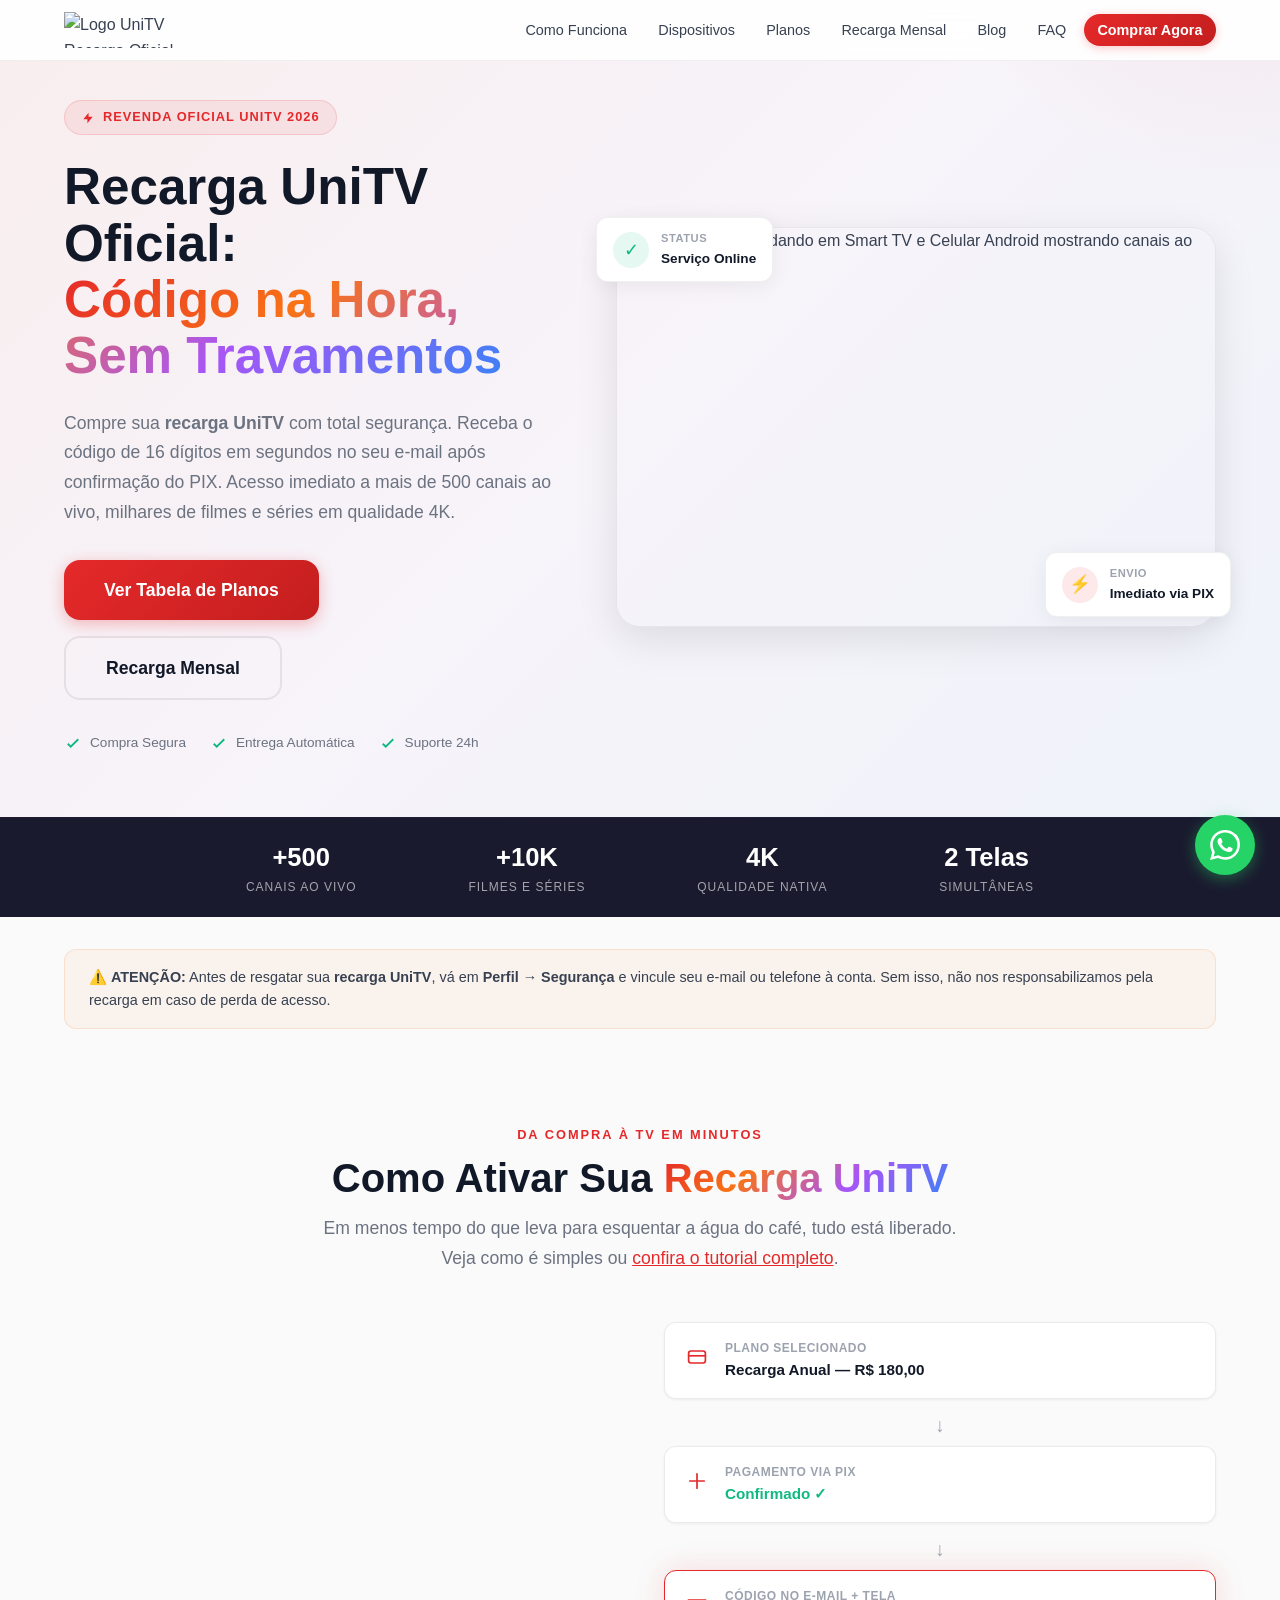
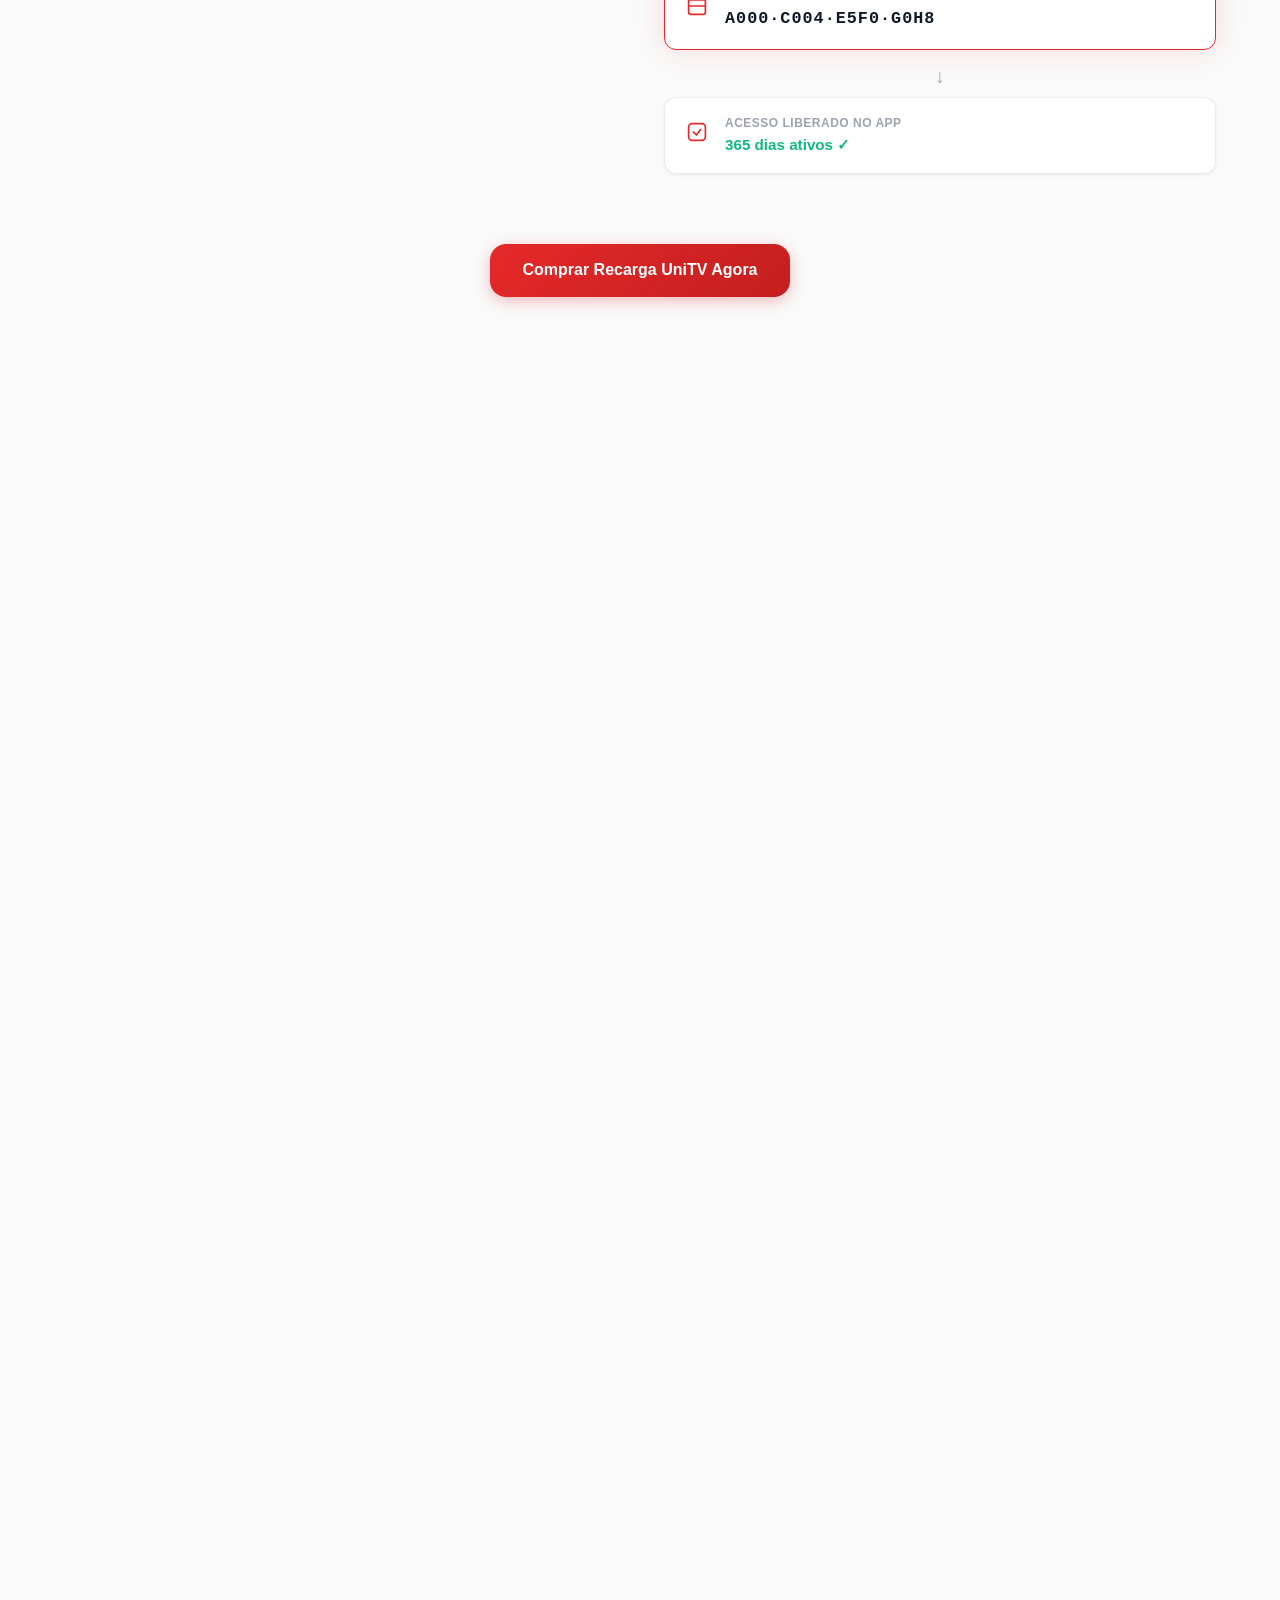
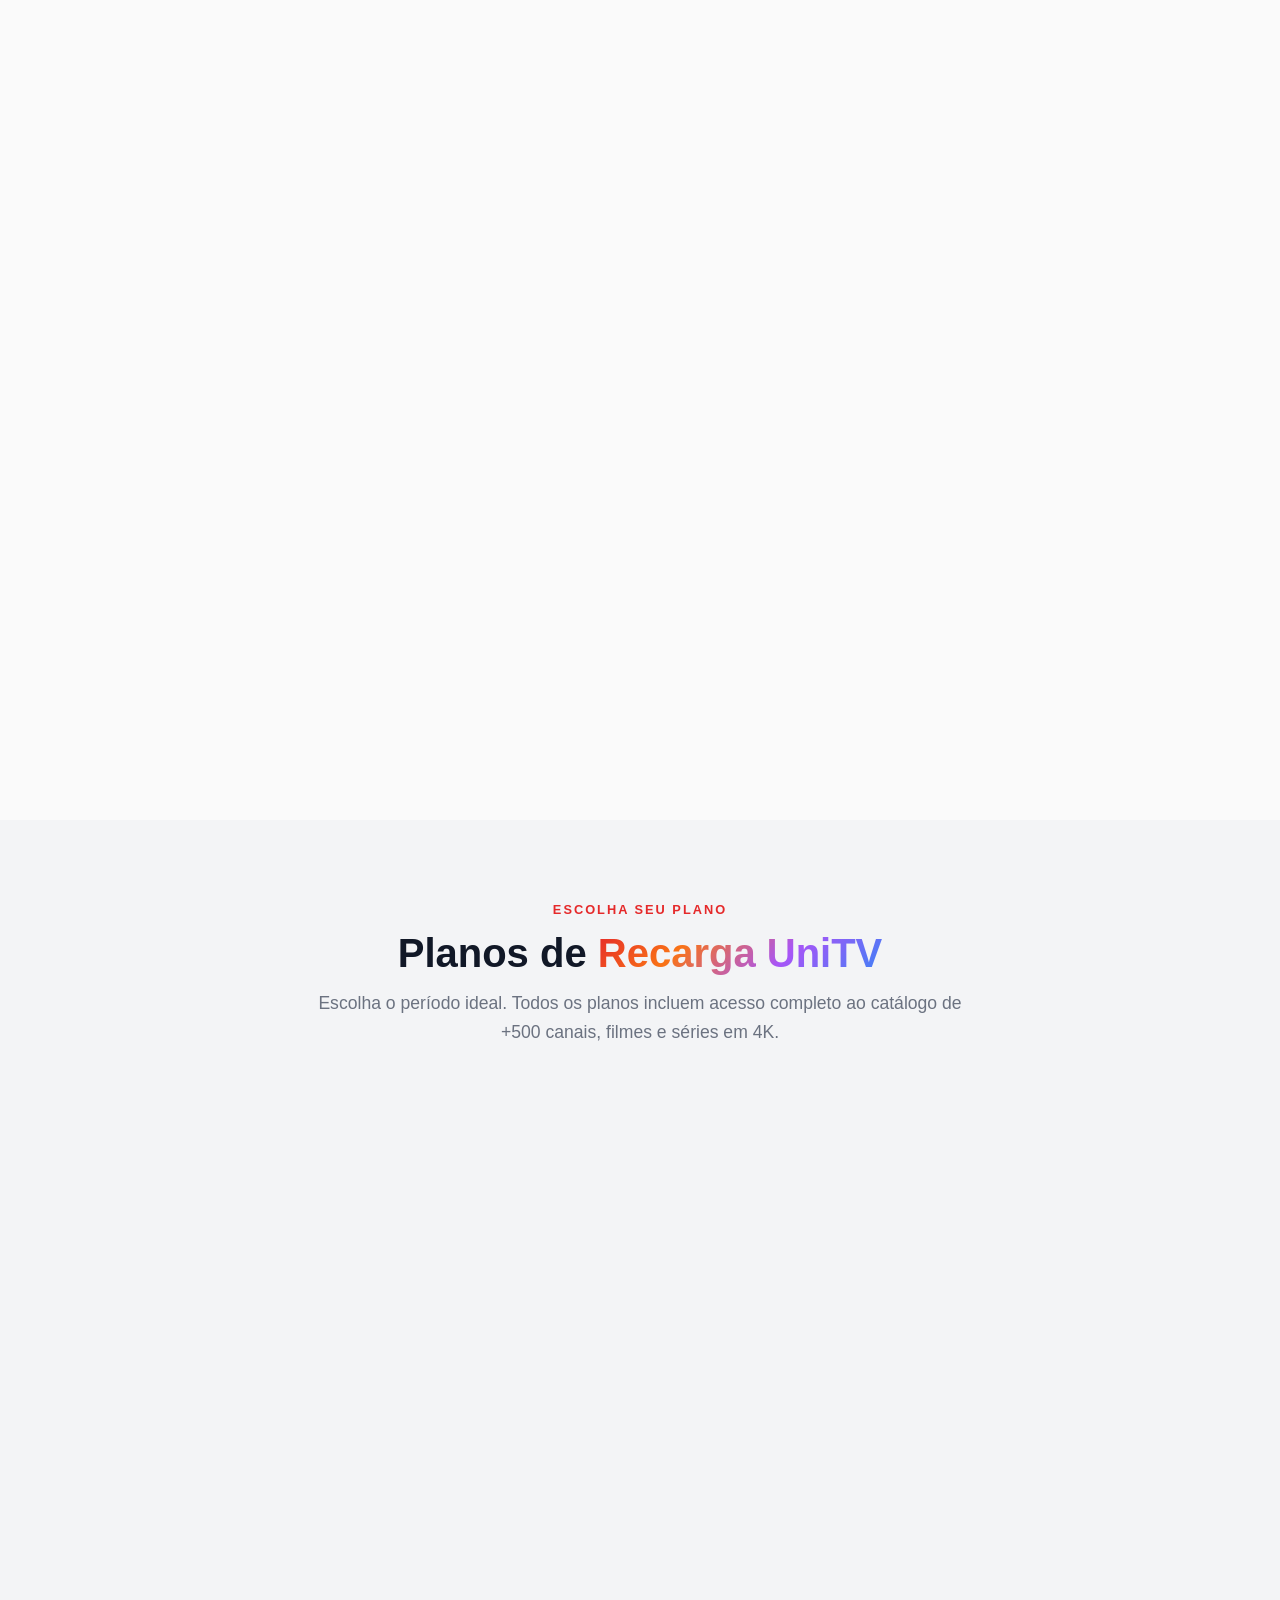
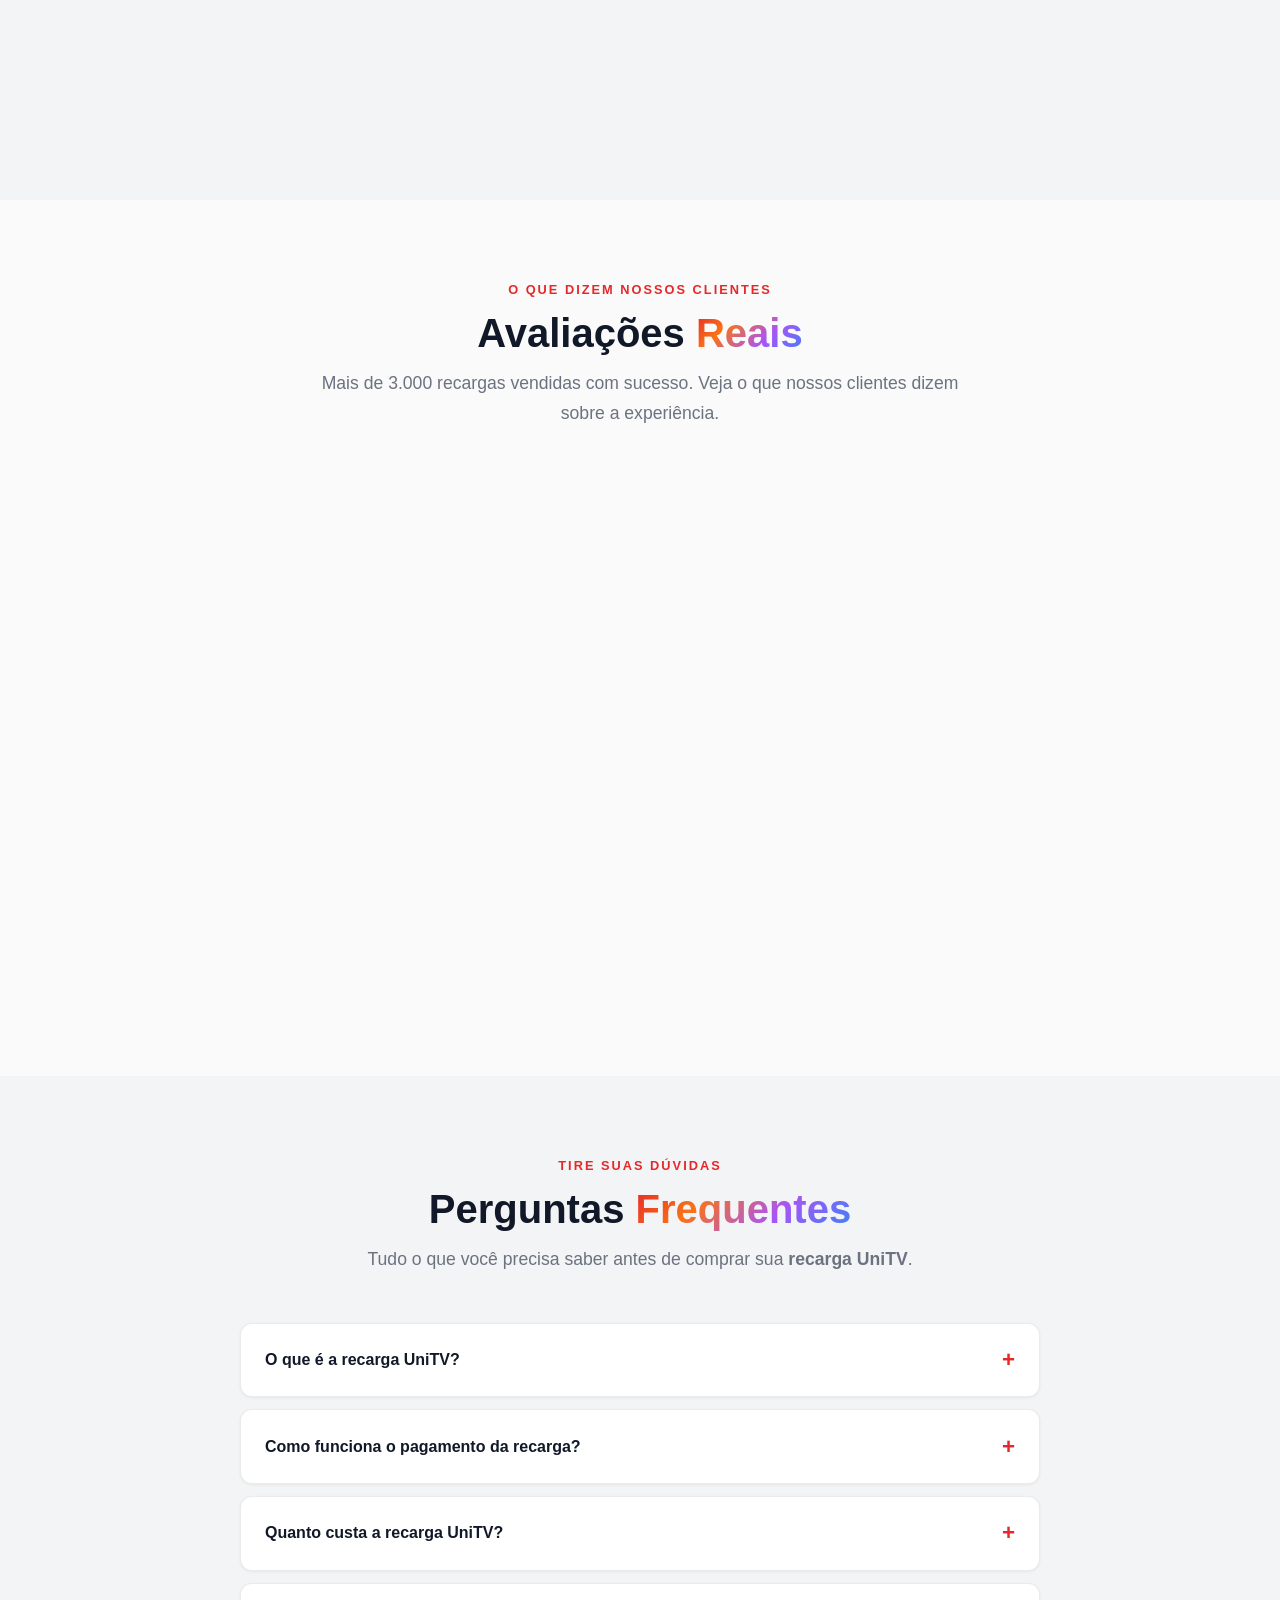
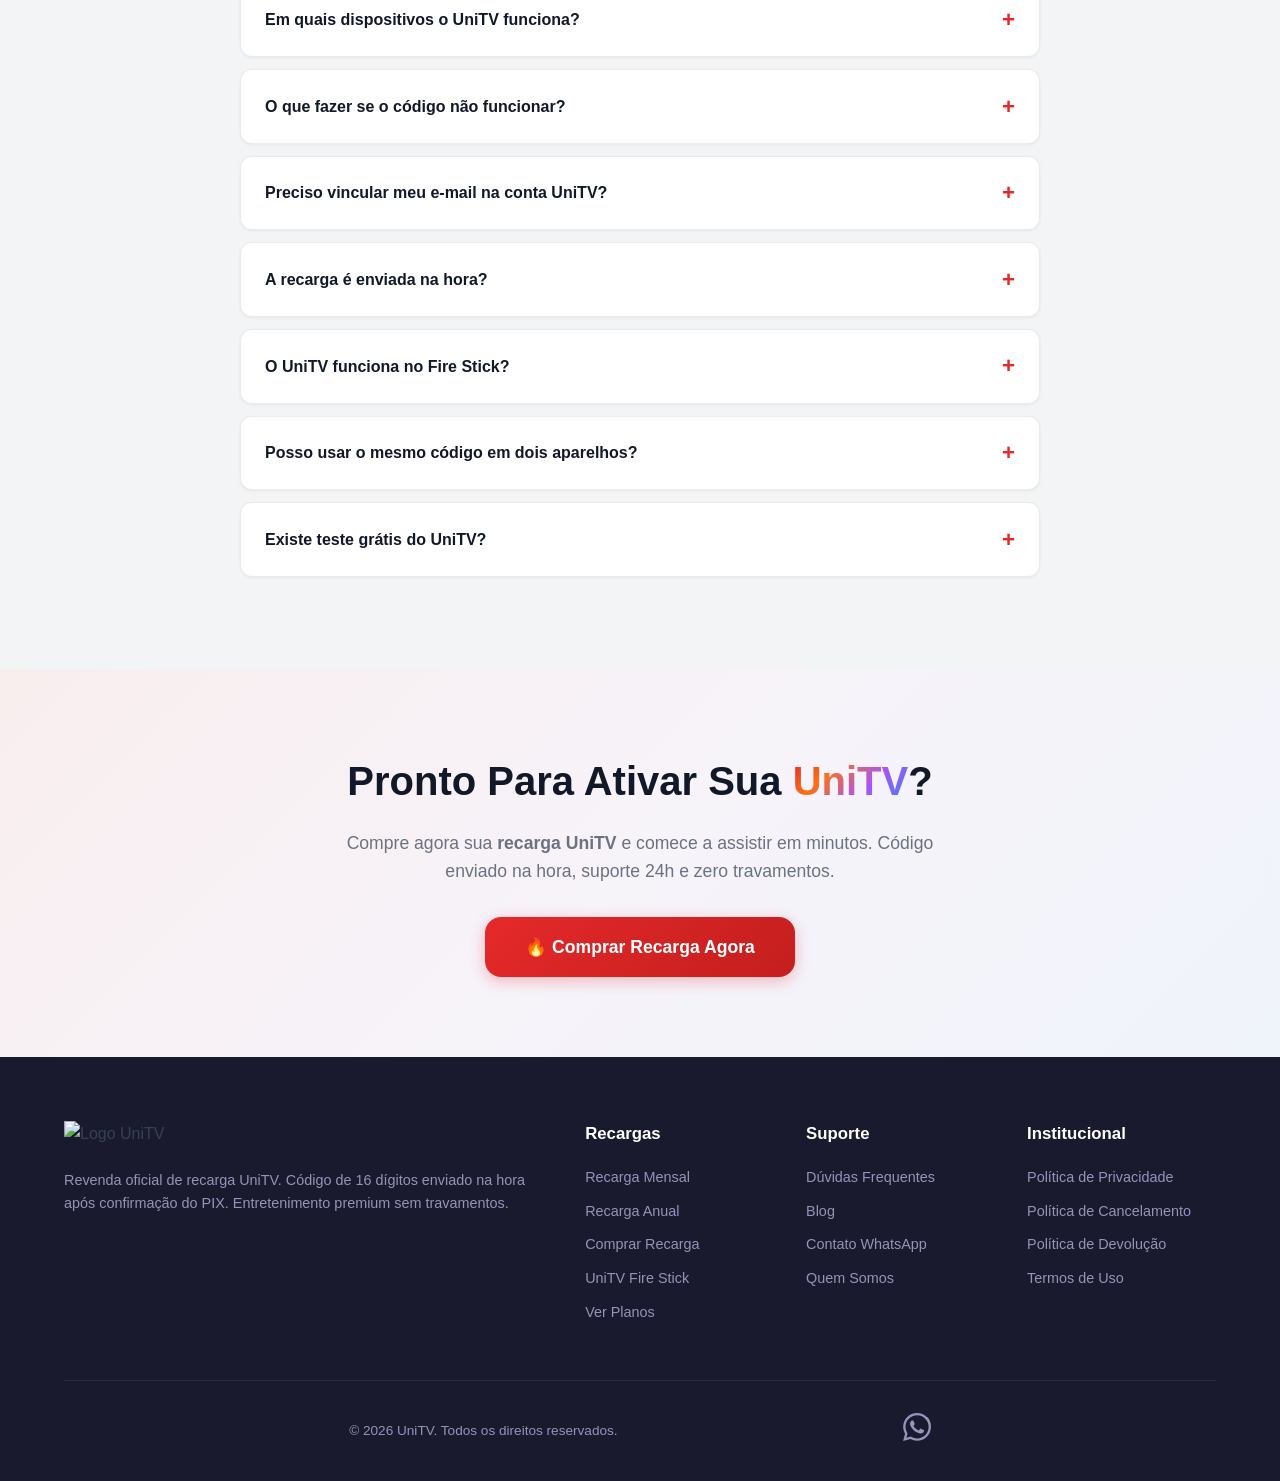
==== commit 8f038721: "index.html" ====
--- a/index.html
+++ b/index.html
@@ -61,7 +61,7 @@
     <link href="https://fonts.googleapis.com/css2?family=Inter:wght@300;400;500;600;700;800;900&amp;family=Outfit:wght@400;500;600;700;800&amp;display=swap" rel="stylesheet">
 
     <!-- CSS -->
-    <link rel="stylesheet" href="assets/css/style.css">
+    <link rel="stylesheet" href="style.css">
 </head>
 <body>
     <header class="header">
--- a/style.css
+++ b/style.css
@@ -0,0 +1,491 @@
+/* ============================================
+   Ultrajano UniTV — Light Premium Theme
+   Cores da Marca: Vermelho → Laranja → Roxo → Azul
+   ============================================ */
+
+/* --- Variables --- */
+:root {
+    --primary: #E5292A;
+    --primary-dark: #C41E1E;
+    --primary-light: #FF4D4D;
+    --accent-orange: #F97316;
+    --accent-purple: #A855F7;
+    --accent-blue: #3B82F6;
+    --gradient-brand: linear-gradient(135deg, #E5292A 0%, #F97316 30%, #A855F7 65%, #3B82F6 100%);
+    --gradient-hero: linear-gradient(135deg, rgba(229,41,42,0.06) 0%, rgba(168,85,247,0.04) 50%, rgba(59,130,246,0.06) 100%);
+    --gradient-cta: linear-gradient(135deg, #E5292A 0%, #C41E1E 100%);
+
+    --bg-body: #FAFAFA;
+    --bg-white: #FFFFFF;
+    --bg-section: #F3F4F6;
+    --bg-section-warm: linear-gradient(135deg, rgba(229,41,42,0.03) 0%, rgba(249,115,22,0.02) 100%);
+    --bg-card: #FFFFFF;
+    --bg-dark: #1a1a2e;
+
+    --text-heading: #111827;
+    --text-body: #374151;
+    --text-muted: #6B7280;
+    --text-light: #9CA3AF;
+
+    --border-light: rgba(0,0,0,0.06);
+    --border-card: rgba(0,0,0,0.08);
+
+    --shadow-sm: 0 1px 3px rgba(0,0,0,0.06);
+    --shadow-card: 0 4px 20px rgba(0,0,0,0.06);
+    --shadow-lg: 0 12px 40px rgba(0,0,0,0.1);
+    --shadow-glow: 0 0 30px rgba(229,41,42,0.15);
+
+    --radius-sm: 8px;
+    --radius-md: 12px;
+    --radius-lg: 16px;
+    --radius-xl: 24px;
+
+    --font-body: 'Inter', -apple-system, BlinkMacSystemFont, sans-serif;
+    --font-heading: 'Outfit', 'Inter', sans-serif;
+}
+
+/* --- Reset & Base --- */
+*, *::before, *::after { margin: 0; padding: 0; box-sizing: border-box; }
+html { scroll-behavior: smooth; }
+body {
+    font-family: var(--font-body);
+    background: var(--bg-body);
+    color: var(--text-body);
+    line-height: 1.6;
+    overflow-x: hidden;
+    -webkit-font-smoothing: antialiased;
+}
+a { text-decoration: none; color: inherit; transition: color 0.3s ease; }
+ul { list-style: none; }
+img { max-width: 100%; height: auto; display: block; border-radius: var(--radius-md); }
+.container { max-width: 1200px; margin: 0 auto; padding: 0 1.5rem; }
+
+/* --- Animations --- */
+@keyframes float { 0%, 100% { transform: translateY(0); } 50% { transform: translateY(-8px); } }
+@keyframes pulse-ring { 0% { box-shadow: 0 0 0 0 rgba(229,41,42,0.4); } 70% { box-shadow: 0 0 0 12px rgba(229,41,42,0); } 100% { box-shadow: 0 0 0 0 rgba(229,41,42,0); } }
+@keyframes fadeInUp { from { opacity: 0; transform: translateY(20px); } to { opacity: 1; transform: translateY(0); } }
+@keyframes shimmer { 0% { background-position: -200% 0; } 100% { background-position: 200% 0; } }
+.animate-float { animation: float 6s ease-in-out infinite; }
+.fade-in-up { opacity: 0; transform: translateY(20px); transition: opacity 0.6s ease, transform 0.6s ease; }
+.fade-in-up.visible { opacity: 1; transform: translateY(0); }
+
+/* --- Typography --- */
+.text-gradient {
+    background: var(--gradient-brand);
+    -webkit-background-clip: text;
+    -webkit-text-fill-color: transparent;
+    background-clip: text;
+}
+.section-title { font-family: var(--font-heading); font-size: 2.5rem; font-weight: 800; color: var(--text-heading); text-align: center; margin-bottom: 0.75rem; line-height: 1.2; }
+.section-desc { text-align: center; color: var(--text-muted); font-size: 1.1rem; max-width: 650px; margin: 0 auto 3rem; line-height: 1.7; }
+.section-tag { color: var(--primary); font-weight: 700; text-transform: uppercase; font-size: 0.8rem; letter-spacing: 2px; text-align: center; margin-bottom: 0.5rem; }
+.section-header { text-align: center; margin-bottom: 3rem; }
+.section-padding { padding: 5rem 0; }
+
+/* --- Buttons --- */
+.btn {
+    display: inline-flex; align-items: center; justify-content: center; gap: 0.5rem;
+    padding: 0.85rem 2rem; border-radius: var(--radius-lg); font-weight: 700;
+    font-size: 1rem; cursor: pointer; transition: all 0.3s ease; border: none;
+    text-decoration: none; font-family: var(--font-body);
+}
+.btn-primary {
+    background: var(--gradient-cta); color: #fff;
+    box-shadow: 0 4px 15px rgba(229,41,42,0.3);
+}
+.btn-primary:hover { transform: translateY(-2px); box-shadow: 0 8px 25px rgba(229,41,42,0.4); }
+.btn-outline {
+    background: transparent; color: var(--text-heading);
+    border: 2px solid var(--border-card);
+}
+.btn-outline:hover { border-color: var(--primary); color: var(--primary); background: rgba(229,41,42,0.04); }
+.btn-large { padding: 1rem 2.5rem; font-size: 1.1rem; }
+.btn-full { width: 100%; }
+.btn-pulse { animation: pulse-ring 2s infinite; }
+
+/* --- Glass Card --- */
+.glass-card {
+    background: var(--bg-card);
+    border: 1px solid var(--border-card);
+    border-radius: var(--radius-lg);
+    box-shadow: var(--shadow-card);
+    transition: transform 0.3s ease, box-shadow 0.3s ease;
+}
+.glass-card:hover { transform: translateY(-4px); box-shadow: var(--shadow-lg); }
+
+/* --- Header/Navbar --- */
+.header {
+    position: fixed; top: 0; left: 0; width: 100%; z-index: 1000;
+    background: rgba(255,255,255,0.92); backdrop-filter: blur(20px);
+    border-bottom: 1px solid var(--border-light);
+    transition: all 0.3s ease;
+}
+.nav { display: flex; justify-content: space-between; align-items: center; padding: 0.75rem 1.5rem; }
+.nav-logo { height: 36px; width: auto; border-radius: 0; }
+.nav-menu { display: flex; align-items: center; gap: 0.25rem; }
+.nav-link {
+    padding: 0.5rem 0.85rem; border-radius: var(--radius-sm);
+    font-size: 0.9rem; font-weight: 500; color: var(--text-body);
+    transition: all 0.3s ease;
+}
+.nav-link:hover { color: var(--primary); background: rgba(229,41,42,0.05); }
+.nav-cta {
+    background: var(--gradient-cta); color: #fff !important;
+    border-radius: var(--radius-lg); font-weight: 700;
+    box-shadow: 0 2px 10px rgba(229,41,42,0.25);
+}
+.nav-cta:hover { transform: translateY(-1px); box-shadow: 0 4px 15px rgba(229,41,42,0.35); background: rgba(229,41,42,0.05); color: var(--primary) !important; background: var(--gradient-cta); }
+.nav-toggle { display: none; background: none; border: none; cursor: pointer; padding: 0.5rem; }
+.nav-toggle span { display: block; width: 24px; height: 2px; background: var(--text-heading); margin: 5px 0; border-radius: 2px; transition: 0.3s; }
+
+/* --- Hero Section --- */
+.hero {
+    padding-top: 100px; padding-bottom: 4rem;
+    background: var(--gradient-hero);
+    position: relative; overflow: hidden;
+}
+.hero::before {
+    content: ''; position: absolute; top: -50%; right: -20%; width: 600px; height: 600px;
+    background: radial-gradient(circle, rgba(229,41,42,0.08) 0%, transparent 70%);
+    border-radius: 50%; pointer-events: none;
+}
+.hero-grid { display: grid; grid-template-columns: 1fr 1fr; gap: 4rem; align-items: center; }
+.hero-badge {
+    display: inline-flex; align-items: center; gap: 0.5rem;
+    background: rgba(229,41,42,0.08); border: 1px solid rgba(229,41,42,0.15);
+    padding: 0.4rem 1rem; border-radius: 50px; font-size: 0.8rem; font-weight: 700;
+    color: var(--primary); text-transform: uppercase; letter-spacing: 1px; margin-bottom: 1.5rem;
+}
+.hero h1 { font-family: var(--font-heading); font-size: 3.2rem; font-weight: 900; line-height: 1.1; color: var(--text-heading); margin-bottom: 1.5rem; }
+.hero-desc { font-size: 1.1rem; color: var(--text-muted); line-height: 1.7; margin-bottom: 2rem; max-width: 540px; }
+.hero-btns { display: flex; gap: 1rem; flex-wrap: wrap; }
+.hero-trust { display: flex; gap: 1.5rem; margin-top: 2rem; }
+.hero-trust-item { display: flex; align-items: center; gap: 0.5rem; font-size: 0.85rem; color: var(--text-muted); font-weight: 500; }
+.hero-trust-icon { color: #10B981; }
+.hero-image-wrapper { position: relative; }
+.hero-image { border-radius: var(--radius-xl); box-shadow: var(--shadow-lg); border: 1px solid var(--border-light); animation: float 6s ease-in-out infinite; }
+.hero-float-card {
+    position: absolute; padding: 0.75rem 1rem; border-radius: var(--radius-md);
+    background: var(--bg-white); border: 1px solid var(--border-light);
+    box-shadow: var(--shadow-card); display: flex; align-items: center; gap: 0.75rem;
+    animation: float 6s ease-in-out infinite;
+}
+.hero-float-card.top-left { top: -10px; left: -20px; animation-delay: 1s; }
+.hero-float-card.bottom-right { bottom: 10px; right: -15px; animation-delay: 2s; }
+.float-icon { width: 36px; height: 36px; border-radius: 50%; display: flex; align-items: center; justify-content: center; font-size: 1.1rem; }
+.float-label { font-size: 0.7rem; color: var(--text-light); text-transform: uppercase; font-weight: 700; letter-spacing: 0.5px; }
+.float-value { font-size: 0.85rem; font-weight: 700; color: var(--text-heading); }
+
+/* --- Stats Bar --- */
+.stats-bar {
+    background: var(--bg-dark); padding: 1.25rem 0; margin-top: -1px;
+}
+.stats-inner { display: flex; justify-content: space-around; align-items: center; max-width: 900px; margin: 0 auto; }
+.stat-num { font-family: var(--font-heading); font-size: 1.6rem; font-weight: 800; color: #fff; text-align: center; }
+.stat-lbl { font-size: 0.75rem; color: rgba(255,255,255,0.6); text-transform: uppercase; letter-spacing: 1px; text-align: center; }
+
+/* --- Notice Bar --- */
+.notice-bar {
+    background: rgba(249,115,22,0.06); border: 1px solid rgba(249,115,22,0.15);
+    border-radius: var(--radius-md); padding: 1rem 1.5rem; margin: 2rem auto;
+    font-size: 0.9rem; color: var(--text-body); line-height: 1.6;
+}
+
+/* --- Timeline / Como Funciona --- */
+.timeline-grid { display: grid; grid-template-columns: 1fr 1fr; gap: 3rem; align-items: start; }
+.timeline-step { display: flex; gap: 1rem; margin-bottom: 2rem; }
+.timeline-indicator { display: flex; flex-direction: column; align-items: center; }
+.timeline-num {
+    width: 40px; height: 40px; border-radius: 50%;
+    background: var(--gradient-cta); color: #fff;
+    display: flex; align-items: center; justify-content: center;
+    font-weight: 800; font-size: 1rem; flex-shrink: 0;
+}
+.timeline-line { width: 2px; flex: 1; background: linear-gradient(to bottom, var(--primary), transparent); margin-top: 0.5rem; min-height: 40px; }
+.timeline-title { font-family: var(--font-heading); font-weight: 700; font-size: 1.15rem; color: var(--text-heading); margin-bottom: 0.25rem; }
+.timeline-desc { font-size: 0.95rem; color: var(--text-muted); line-height: 1.6; }
+.timeline-visual { position: sticky; top: 120px; }
+
+/* --- Flow Cards (Visual Flow) --- */
+.glass-panel {
+    background: var(--bg-white); border: 1px solid var(--border-card);
+    border-radius: var(--radius-md); padding: 1rem 1.25rem;
+    box-shadow: var(--shadow-sm); display: flex; align-items: center; gap: 1rem;
+}
+.flow-card { margin-bottom: 0.75rem; }
+.flow-icon svg { width: 24px; height: 24px; }
+.flow-label { font-size: 0.75rem; color: var(--text-light); text-transform: uppercase; font-weight: 600; letter-spacing: 0.5px; }
+.flow-value { font-size: 0.95rem; font-weight: 700; color: var(--text-heading); }
+.flow-arrow { text-align: center; font-size: 1.2rem; color: var(--text-light); margin: 0.25rem 0; }
+.font-bold { font-weight: 700; }
+
+/* --- Devices Grid --- */
+.devices-grid { display: grid; grid-template-columns: repeat(4, 1fr); gap: 1.5rem; }
+.device-card {
+    background: var(--bg-white); border: 1px solid var(--border-card);
+    border-radius: var(--radius-lg); padding: 2rem 1.5rem; text-align: center;
+    box-shadow: var(--shadow-sm); transition: all 0.3s ease;
+}
+.device-card:hover { transform: translateY(-6px); box-shadow: var(--shadow-lg); border-color: rgba(229,41,42,0.2); }
+.device-icon { display: flex; justify-content: center; margin-bottom: 1rem; color: var(--primary); }
+.device-title { font-family: var(--font-heading); font-weight: 700; font-size: 1.1rem; color: var(--text-heading); margin-bottom: 0.5rem; }
+.device-desc { font-size: 0.9rem; color: var(--text-muted); line-height: 1.6; }
+
+/* --- Download Section --- */
+.download-grid { display: grid; grid-template-columns: repeat(3, 1fr); gap: 1.5rem; }
+.download-card {
+    background: var(--bg-white); border: 1px solid var(--border-card);
+    border-radius: var(--radius-lg); padding: 2rem; text-align: center;
+    box-shadow: var(--shadow-sm); transition: all 0.3s ease;
+}
+.download-card:hover { transform: translateY(-4px); box-shadow: var(--shadow-card); }
+.download-icon { font-size: 2.5rem; margin-bottom: 1rem; }
+.download-title { font-weight: 700; font-size: 1.1rem; color: var(--text-heading); margin-bottom: 0.5rem; }
+.download-desc { font-size: 0.85rem; color: var(--text-muted); margin-bottom: 1rem; line-height: 1.5; }
+
+/* --- Planos Section --- */
+.planos-section { padding: 5rem 0; background: var(--bg-section); }
+.planos-grid { display: grid; grid-template-columns: repeat(2, 1fr); gap: 2rem; max-width: 800px; margin: 0 auto; }
+.plano-card {
+    background: var(--bg-white); border: 1px solid var(--border-card);
+    border-radius: var(--radius-xl); padding: 2.5rem; text-align: center;
+    box-shadow: var(--shadow-card); transition: all 0.3s ease; position: relative; overflow: hidden;
+}
+.plano-card.destaque {
+    border: 2px solid var(--primary);
+    box-shadow: var(--shadow-glow);
+}
+.plano-card.destaque::before {
+    content: ''; position: absolute; top: 0; left: 0; right: 0; height: 4px;
+    background: var(--gradient-brand);
+}
+.plano-badge {
+    position: absolute; top: 0; right: 0;
+    background: var(--gradient-cta); color: #fff;
+    padding: 0.35rem 1.25rem; border-radius: 0 0 0 var(--radius-md);
+    font-size: 0.75rem; font-weight: 700; text-transform: uppercase; letter-spacing: 1px;
+}
+.plano-card h3 { font-family: var(--font-heading); font-size: 1.3rem; font-weight: 700; color: var(--text-heading); margin-bottom: 1rem; }
+.plano-preco { font-family: var(--font-heading); font-size: 3rem; font-weight: 900; color: var(--primary); margin-bottom: 0.5rem; }
+.plano-preco span { font-size: 1rem; font-weight: 500; color: var(--text-muted); }
+.plano-periodo { font-size: 0.85rem; color: var(--text-light); margin-bottom: 1.5rem; }
+.plano-features { margin-bottom: 2rem; text-align: left; }
+.plano-features li { padding: 0.5rem 0; color: var(--text-body); font-size: 0.95rem; display: flex; align-items: center; gap: 0.75rem; }
+.plano-features li::before { content: '✓'; color: #10B981; font-weight: 700; font-size: 1rem; }
+
+/* --- Depoimentos --- */
+.depoimentos-section { padding: 5rem 0; }
+.depoimentos-grid { display: grid; grid-template-columns: repeat(3, 1fr); gap: 1.5rem; }
+.depoimento-card {
+    background: var(--bg-white); border: 1px solid var(--border-card);
+    border-radius: var(--radius-lg); padding: 1.5rem;
+    box-shadow: var(--shadow-sm); transition: all 0.3s ease;
+}
+.depoimento-card:hover { transform: translateY(-4px); box-shadow: var(--shadow-card); }
+.depoimento-stars { color: #F59E0B; font-size: 0.9rem; margin-bottom: 0.75rem; }
+.depoimento-text { color: var(--text-body); font-style: italic; line-height: 1.7; margin-bottom: 1rem; font-size: 0.95rem; }
+.depoimento-author { font-weight: 700; color: var(--text-heading); font-size: 0.9rem; }
+.depoimento-role { font-size: 0.8rem; color: var(--text-light); }
+
+/* --- FAQ Section --- */
+.faq-section { padding: 5rem 0; background: var(--bg-section); }
+.faq-list { max-width: 800px; margin: 0 auto; }
+.faq-item {
+    background: var(--bg-white); border: 1px solid var(--border-card);
+    border-radius: var(--radius-md); margin-bottom: 0.75rem;
+    box-shadow: var(--shadow-sm); overflow: hidden;
+}
+.faq-question {
+    padding: 1.15rem 1.5rem; cursor: pointer; display: flex; justify-content: space-between; align-items: center;
+    font-weight: 600; font-size: 1rem; color: var(--text-heading); transition: all 0.3s ease;
+}
+.faq-question:hover { color: var(--primary); }
+.faq-question::after { content: '+'; font-size: 1.4rem; color: var(--primary); font-weight: 700; transition: transform 0.3s ease; }
+.faq-item.active .faq-question::after { content: '−'; transform: rotate(180deg); }
+.faq-answer { max-height: 0; overflow: hidden; transition: max-height 0.4s ease, padding 0.4s ease; }
+.faq-item.active .faq-answer { max-height: 500px; padding: 0 1.5rem 1.2rem; }
+.faq-answer p { color: var(--text-muted); line-height: 1.7; font-size: 0.95rem; }
+
+/* --- CTA Final --- */
+.cta-section {
+    padding: 5rem 0; text-align: center;
+    background: var(--gradient-hero);
+}
+.cta-section h2 { font-family: var(--font-heading); font-size: 2.5rem; font-weight: 800; color: var(--text-heading); margin-bottom: 1rem; }
+.cta-section p { color: var(--text-muted); font-size: 1.1rem; max-width: 600px; margin: 0 auto 2rem; }
+
+/* --- Footer --- */
+.footer { background: var(--bg-dark); padding: 4rem 0 2rem; }
+.footer-content { display: grid; grid-template-columns: 1.5fr 2fr; gap: 3rem; margin-bottom: 3rem; }
+.footer-brand p { color: #9494b8; margin-top: 1rem; line-height: 1.6; font-size: 0.9rem; }
+.footer-logo { height: 32px; width: auto; border-radius: 0; }
+.footer-links { display: grid; grid-template-columns: repeat(3, 1fr); gap: 2rem; }
+.footer-column h4 { color: #fff; font-family: var(--font-heading); font-size: 1.05rem; font-weight: 700; margin-bottom: 1rem; }
+.footer-column ul li { margin-bottom: 0.5rem; }
+.footer-column ul li a { color: #9494b8; font-size: 0.9rem; transition: color 0.3s ease; }
+.footer-column ul li a:hover { color: var(--primary-light); }
+.footer-bottom {
+    display: flex; justify-content: space-evenly; align-items: center;
+    padding-top: 2rem; border-top: 1px solid rgba(255,255,255,0.08);
+}
+.footer-bottom p { color: #9494b8; font-size: 0.85rem; text-align: center; }
+.footer-social a { color: #9494b8; transition: color 0.3s ease; }
+.footer-social a:hover { color: #25d366; }
+
+/* --- WhatsApp Float --- */
+.whatsapp-float {
+    position: fixed; bottom: 25px; right: 25px; z-index: 999;
+    width: 60px; height: 60px; background: #25d366;
+    border-radius: 50%; display: flex; align-items: center; justify-content: center;
+    box-shadow: 0 4px 15px rgba(37, 211, 102, 0.4); transition: all 0.3s ease;
+    animation: pulse-whatsapp 2s infinite;
+}
+.whatsapp-float:hover { transform: scale(1.1); box-shadow: 0 6px 20px rgba(37, 211, 102, 0.6); }
+.whatsapp-float svg { fill: #fff; }
+@keyframes pulse-whatsapp {
+    0% { box-shadow: 0 0 0 0 rgba(37, 211, 102, 0.5); }
+    70% { box-shadow: 0 0 0 15px rgba(37, 211, 102, 0); }
+    100% { box-shadow: 0 0 0 0 rgba(37, 211, 102, 0); }
+}
+
+/* --- SEO Content Grid --- */
+.seo-content-grid { display: grid; grid-template-columns: 1.5fr 1fr; gap: 3rem; align-items: start; }
+.seo-text h2 { font-family: var(--font-heading); font-size: 2rem; font-weight: 800; color: var(--text-heading); margin-bottom: 1rem; }
+.seo-text h3 { font-family: var(--font-heading); font-size: 1.4rem; font-weight: 700; color: var(--text-heading); margin-top: 2rem; margin-bottom: 0.75rem; }
+.seo-text p { color: var(--text-body); line-height: 1.8; margin-bottom: 1rem; font-size: 1rem; }
+.seo-text ul { margin: 1rem 0; padding-left: 0; }
+.seo-text li { padding: 0.4rem 0; color: var(--text-body); display: flex; align-items: flex-start; gap: 0.75rem; }
+.seo-text li::before { content: '•'; color: var(--primary); font-weight: 700; font-size: 1.2rem; }
+.seo-image img { border-radius: var(--radius-lg); box-shadow: var(--shadow-card); }
+.seo-block { margin-bottom: 3rem; }
+
+/* --- Breadcrumb --- */
+.breadcrumb { padding: 10px 0; }
+.breadcrumb-nav { display: flex; align-items: center; gap: 8px; font-size: 0.85rem; }
+.breadcrumb-nav a { color: var(--text-muted); }
+.breadcrumb-nav a:hover { color: var(--primary); }
+.breadcrumb-separator { color: var(--text-light); }
+.breadcrumb-current { color: var(--primary); font-weight: 500; }
+
+/* --- Content Pages (Blog, Policies) --- */
+.main-content { padding: 2rem 0 4rem; }
+.content-wrapper { display: grid; grid-template-columns: 1fr 320px; gap: 40px; }
+.content-main { min-width: 0; }
+.content-section { margin-bottom: 2rem; }
+.content-section h1 { font-family: var(--font-heading); font-size: 2.2rem; font-weight: 800; margin-bottom: 1.5rem; color: var(--text-heading); }
+.content-section h2 { font-family: var(--font-heading); font-size: 1.5rem; font-weight: 700; margin-bottom: 1rem; margin-top: 2rem; color: var(--primary); }
+.content-section h3 { font-family: var(--font-heading); font-size: 1.25rem; font-weight: 700; margin-bottom: 0.75rem; margin-top: 1.5rem; color: var(--text-heading); }
+.content-section p { color: var(--text-body); line-height: 1.8; margin-bottom: 1rem; }
+.content-section ul, .content-section ol { margin: 1rem 0; padding-left: 0; }
+.content-section li { color: var(--text-body); padding: 6px 0; display: flex; align-items: flex-start; gap: 10px; }
+.numbered-list { counter-reset: item; }
+.numbered-list li { counter-increment: item; }
+.numbered-list li::before { content: counter(item) "."; color: var(--primary); font-weight: 700; min-width: 24px; }
+.page-header { margin-bottom: 1.5rem; }
+
+/* --- Info/Highlight/Warning Boxes --- */
+.highlight-box, .success-box, .warning-box, .info-box, .contact-cta {
+    padding: 1.5rem; border-radius: var(--radius-md); margin: 1.5rem 0;
+}
+.highlight-box { background: rgba(229,41,42,0.04); border: 1px solid rgba(229,41,42,0.12); }
+.highlight-box h3 { color: var(--primary); }
+.success-box { background: rgba(16,185,129,0.04); border: 1px solid rgba(16,185,129,0.12); }
+.success-box h3 { color: #10B981; }
+.warning-box { background: rgba(249,115,22,0.04); border: 1px solid rgba(249,115,22,0.12); }
+.warning-box h3 { color: var(--accent-orange); }
+.info-box { background: rgba(59,130,246,0.04); border: 1px solid rgba(59,130,246,0.12); }
+.info-box h3 { color: var(--accent-blue); }
+.contact-cta {
+    background: var(--gradient-hero); border: 1px solid rgba(229,41,42,0.1);
+    text-align: center;
+}
+.contact-cta h3 { font-family: var(--font-heading); color: var(--text-heading); margin-bottom: 0.75rem; }
+.contact-cta p { color: var(--text-muted); margin-bottom: 1rem; }
+.contact-cta a { display: inline-flex; padding: 0.75rem 2rem; background: var(--gradient-cta); color: #fff; border-radius: var(--radius-lg); font-weight: 700; box-shadow: 0 4px 12px rgba(229,41,42,0.25); transition: all 0.3s; }
+.contact-cta a:hover { transform: translateY(-2px); box-shadow: 0 6px 18px rgba(229,41,42,0.35); }
+
+/* --- Sidebar / Banner --- */
+.sidebar { position: sticky; top: 100px; }
+.banner-promocional {
+    background: var(--bg-white); border: 1px solid var(--border-card);
+    border-radius: var(--radius-xl); padding: 1.5rem; text-align: center;
+    box-shadow: var(--shadow-card); overflow: hidden;
+}
+.banner-promocional::before {
+    content: ''; display: block; height: 4px; background: var(--gradient-brand);
+    margin: -1.5rem -1.5rem 1.5rem; border-radius: var(--radius-xl) var(--radius-xl) 0 0;
+}
+.banner-image { margin-bottom: 1rem; }
+.banner-img-3d { border-radius: var(--radius-md); transition: transform 0.3s ease; }
+.banner-img-3d:hover { transform: scale(1.02); }
+.banner-title { font-family: var(--font-heading); font-size: 1.2rem; font-weight: 800; color: var(--text-heading); margin-bottom: 0.5rem; }
+.banner-text { font-size: 0.9rem; color: var(--text-muted); margin-bottom: 1rem; line-height: 1.5; }
+.banner-cta {
+    display: inline-block; width: 100%; padding: 0.75rem; border-radius: var(--radius-md);
+    background: var(--gradient-cta); color: #fff; font-weight: 700; font-size: 0.95rem;
+    box-shadow: 0 3px 10px rgba(229,41,42,0.2); transition: all 0.3s;
+}
+.banner-cta:hover { transform: translateY(-2px); box-shadow: 0 5px 15px rgba(229,41,42,0.3); }
+
+/* --- Blog Cards --- */
+.blog-grid { display: grid; grid-template-columns: repeat(3, 1fr); gap: 1.5rem; }
+.blog-card {
+    background: var(--bg-white); border: 1px solid var(--border-card);
+    border-radius: var(--radius-lg); overflow: hidden;
+    box-shadow: var(--shadow-sm); transition: all 0.3s ease;
+}
+.blog-card:hover { transform: translateY(-6px); box-shadow: var(--shadow-lg); }
+.blog-card img { width: 100%; height: 200px; object-fit: cover; border-radius: 0; }
+.blog-card-body { padding: 1.25rem; }
+.blog-card-tag { font-size: 0.7rem; color: var(--primary); font-weight: 700; text-transform: uppercase; letter-spacing: 1px; margin-bottom: 0.5rem; }
+.blog-card-title { font-family: var(--font-heading); font-size: 1.1rem; font-weight: 700; color: var(--text-heading); margin-bottom: 0.5rem; line-height: 1.4; }
+.blog-card-title a { color: inherit; }
+.blog-card-title a:hover { color: var(--primary); }
+.blog-card-excerpt { font-size: 0.88rem; color: var(--text-muted); line-height: 1.6; margin-bottom: 0.75rem; }
+.blog-card-meta { font-size: 0.75rem; color: var(--text-light); }
+
+/* ============ RESPONSIVE ============ */
+@media (max-width: 1024px) {
+    .hero-grid { grid-template-columns: 1fr; text-align: center; }
+    .hero-desc { max-width: 100%; }
+    .hero-btns { justify-content: center; }
+    .hero-trust { justify-content: center; }
+    .hero-image-wrapper { max-width: 500px; margin: 2rem auto 0; }
+    .hero-float-card { display: none; }
+    .seo-content-grid { grid-template-columns: 1fr; }
+    .timeline-grid { grid-template-columns: 1fr; }
+    .timeline-visual { display: none; }
+    .devices-grid { grid-template-columns: repeat(2, 1fr); }
+    .download-grid { grid-template-columns: repeat(2, 1fr); }
+    .depoimentos-grid { grid-template-columns: repeat(2, 1fr); }
+    .content-wrapper { grid-template-columns: 1fr; }
+    .sidebar { position: static; }
+    .footer-content { grid-template-columns: 1fr; }
+    .footer-links { grid-template-columns: repeat(3, 1fr); }
+}
+
+@media (max-width: 768px) {
+    .nav-menu {
+        position: fixed; top: 0; right: -100%; width: 280px; height: 100vh;
+        background: var(--bg-white); flex-direction: column; padding: 5rem 2rem 2rem;
+        box-shadow: -5px 0 30px rgba(0,0,0,0.1); transition: right 0.3s ease; z-index: 1001;
+        align-items: flex-start; gap: 0;
+    }
+    .nav-menu.active { right: 0; }
+    .nav-menu li { width: 100%; }
+    .nav-link { padding: 0.75rem 0; font-size: 1.05rem; width: 100%; display: block; }
+    .nav-cta { text-align: center; margin-top: 1rem; border-radius: var(--radius-md); padding: 0.75rem; }
+    .nav-toggle { display: block; z-index: 1002; }
+    .hero h1 { font-size: 2.2rem; }
+    .section-title { font-size: 1.8rem; }
+    .planos-grid { grid-template-columns: 1fr; max-width: 400px; }
+    .devices-grid { grid-template-columns: 1fr; }
+    .download-grid { grid-template-columns: 1fr; }
+    .depoimentos-grid { grid-template-columns: 1fr; }
+    .blog-grid { grid-template-columns: 1fr; }
+    .footer-links { grid-template-columns: 1fr; }
+    .footer-bottom { flex-direction: column; gap: 1rem; text-align: center; }
+    .stats-inner { flex-wrap: wrap; gap: 1rem; }
+    .hero-btns { flex-direction: column; }
+    .btn-large { width: 100%; }
+}
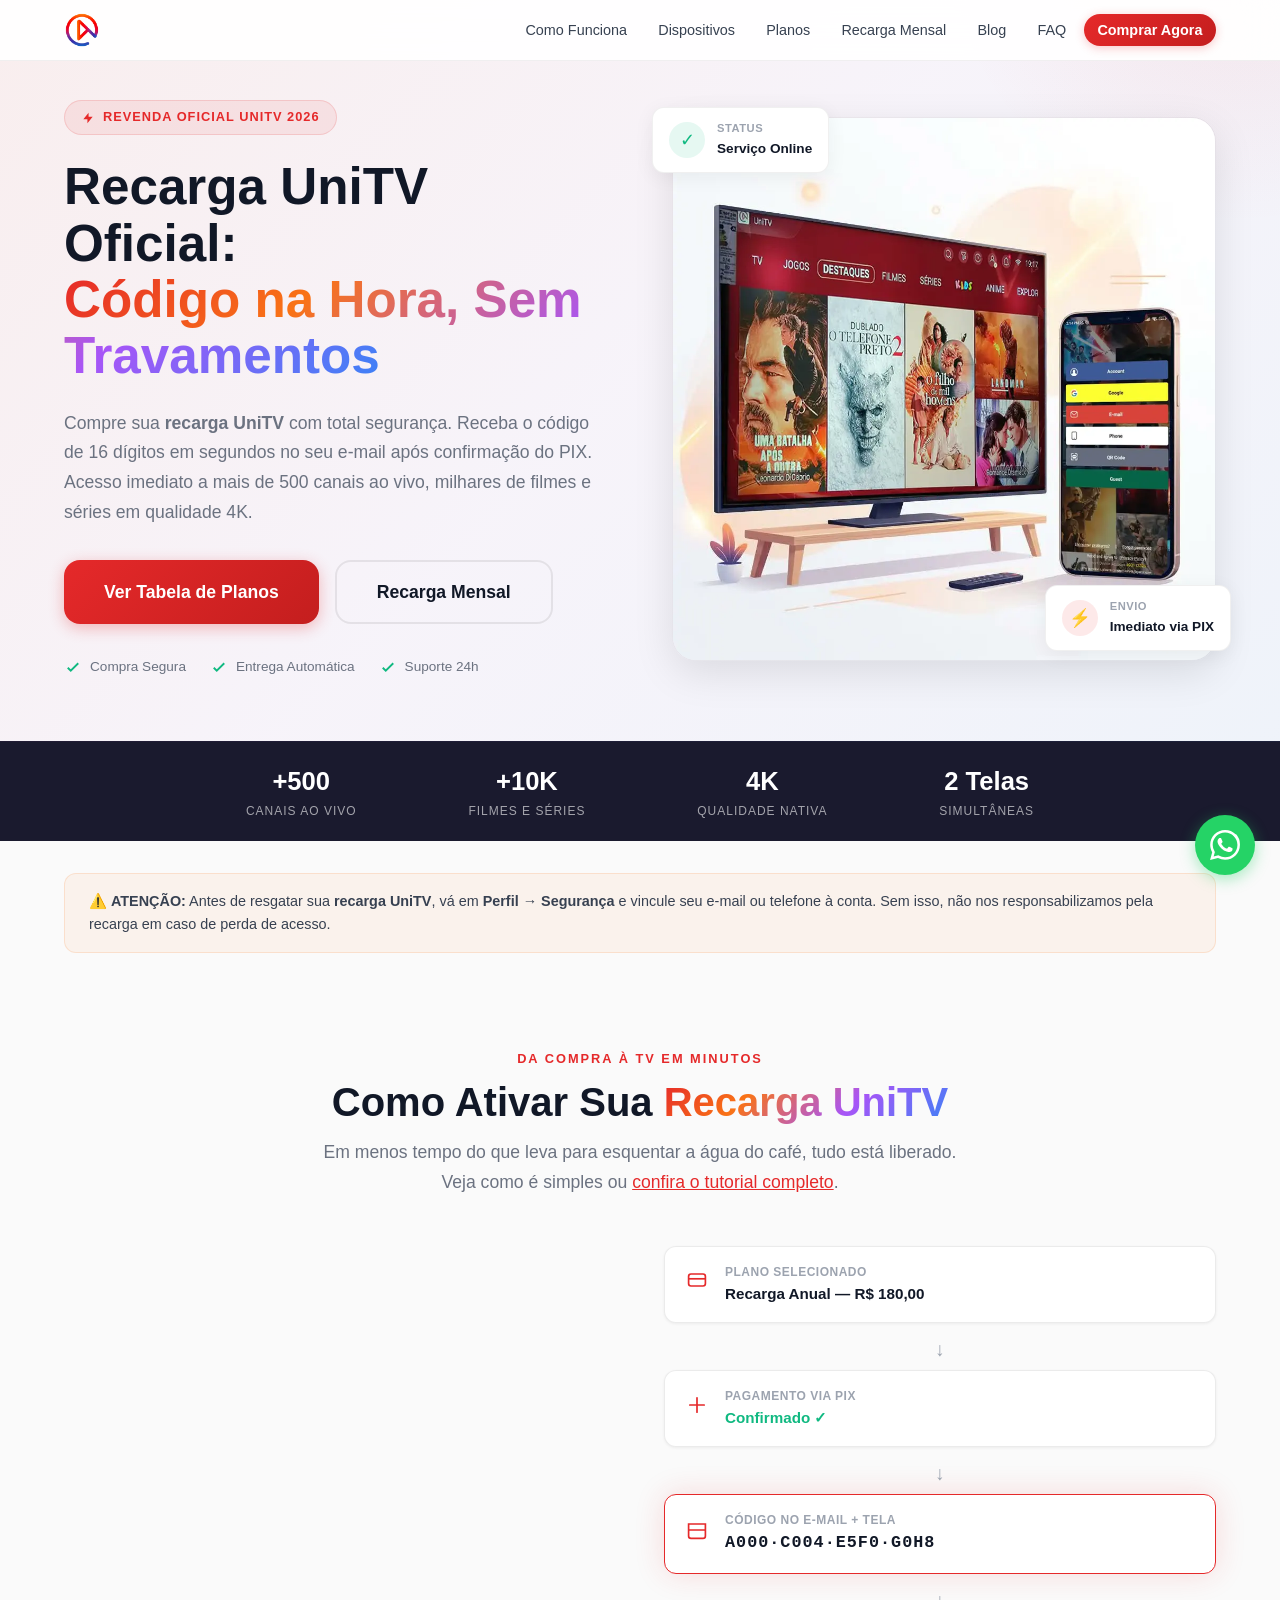
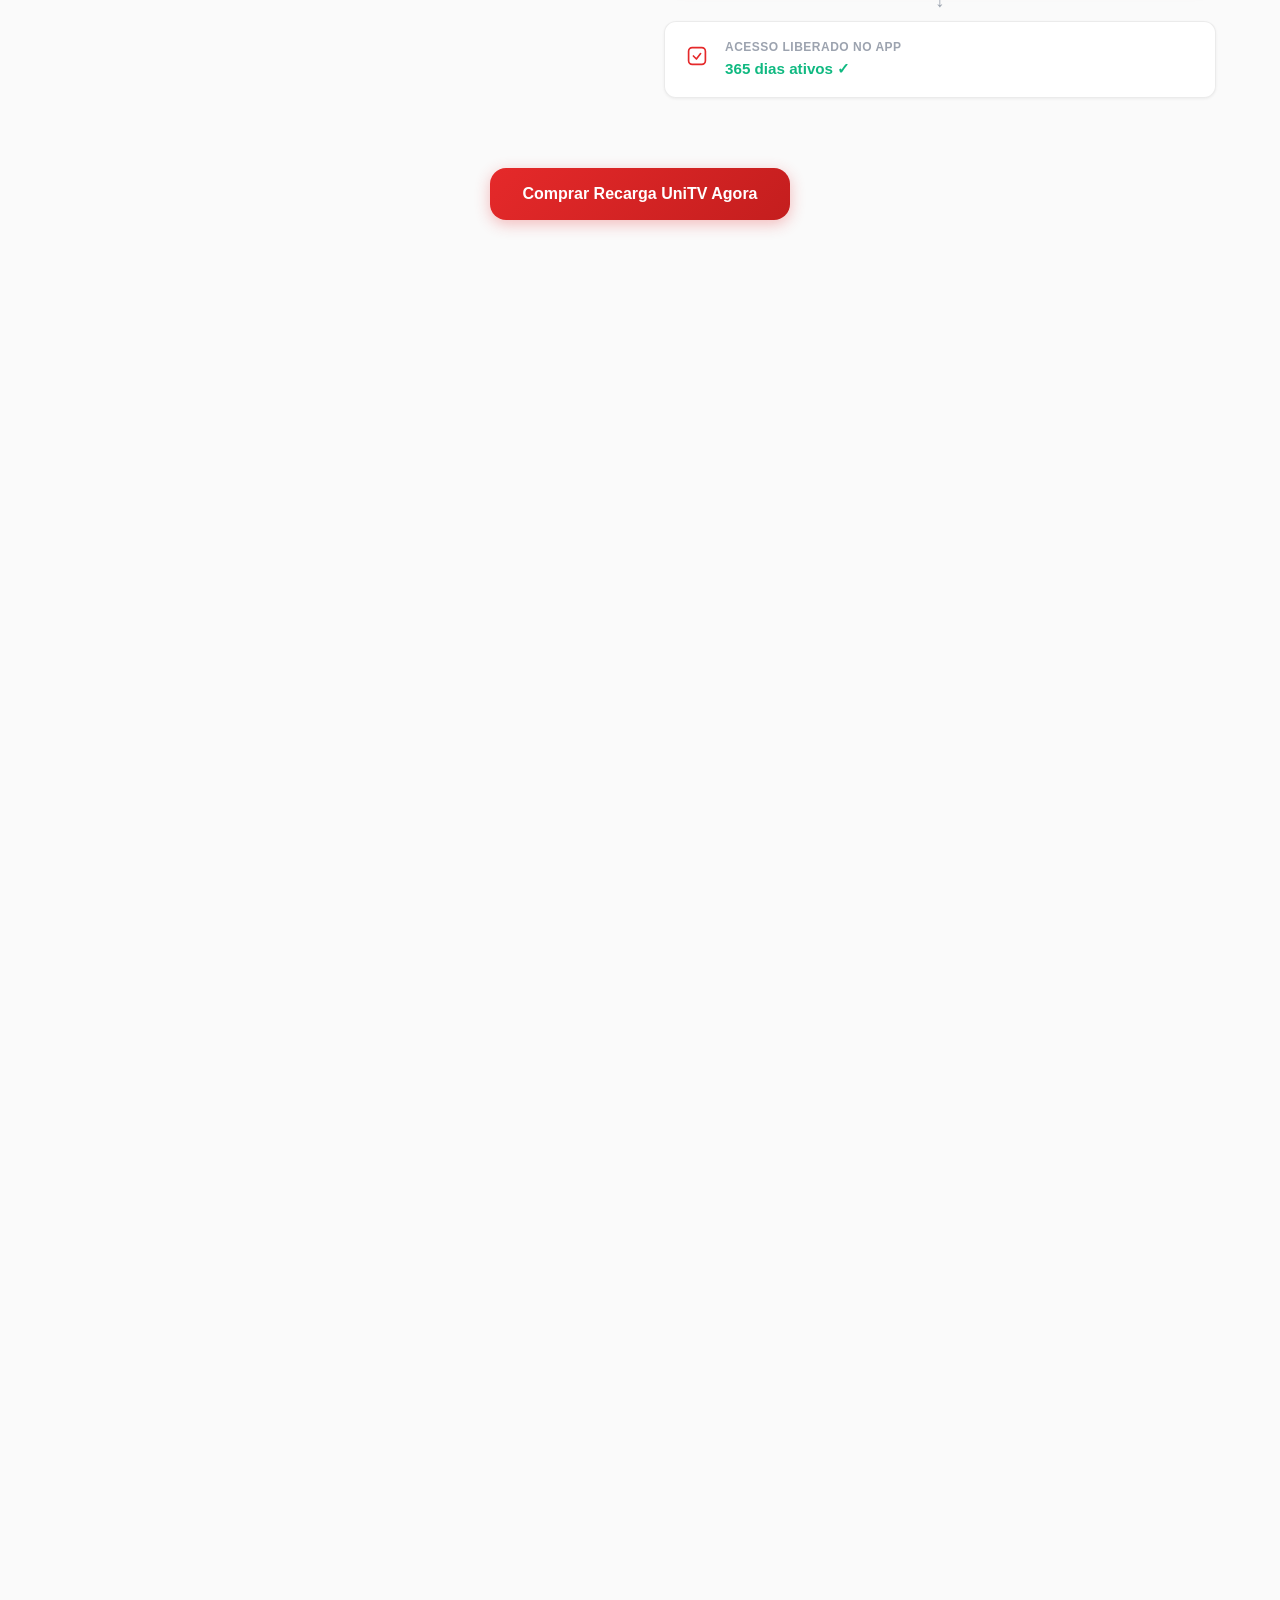
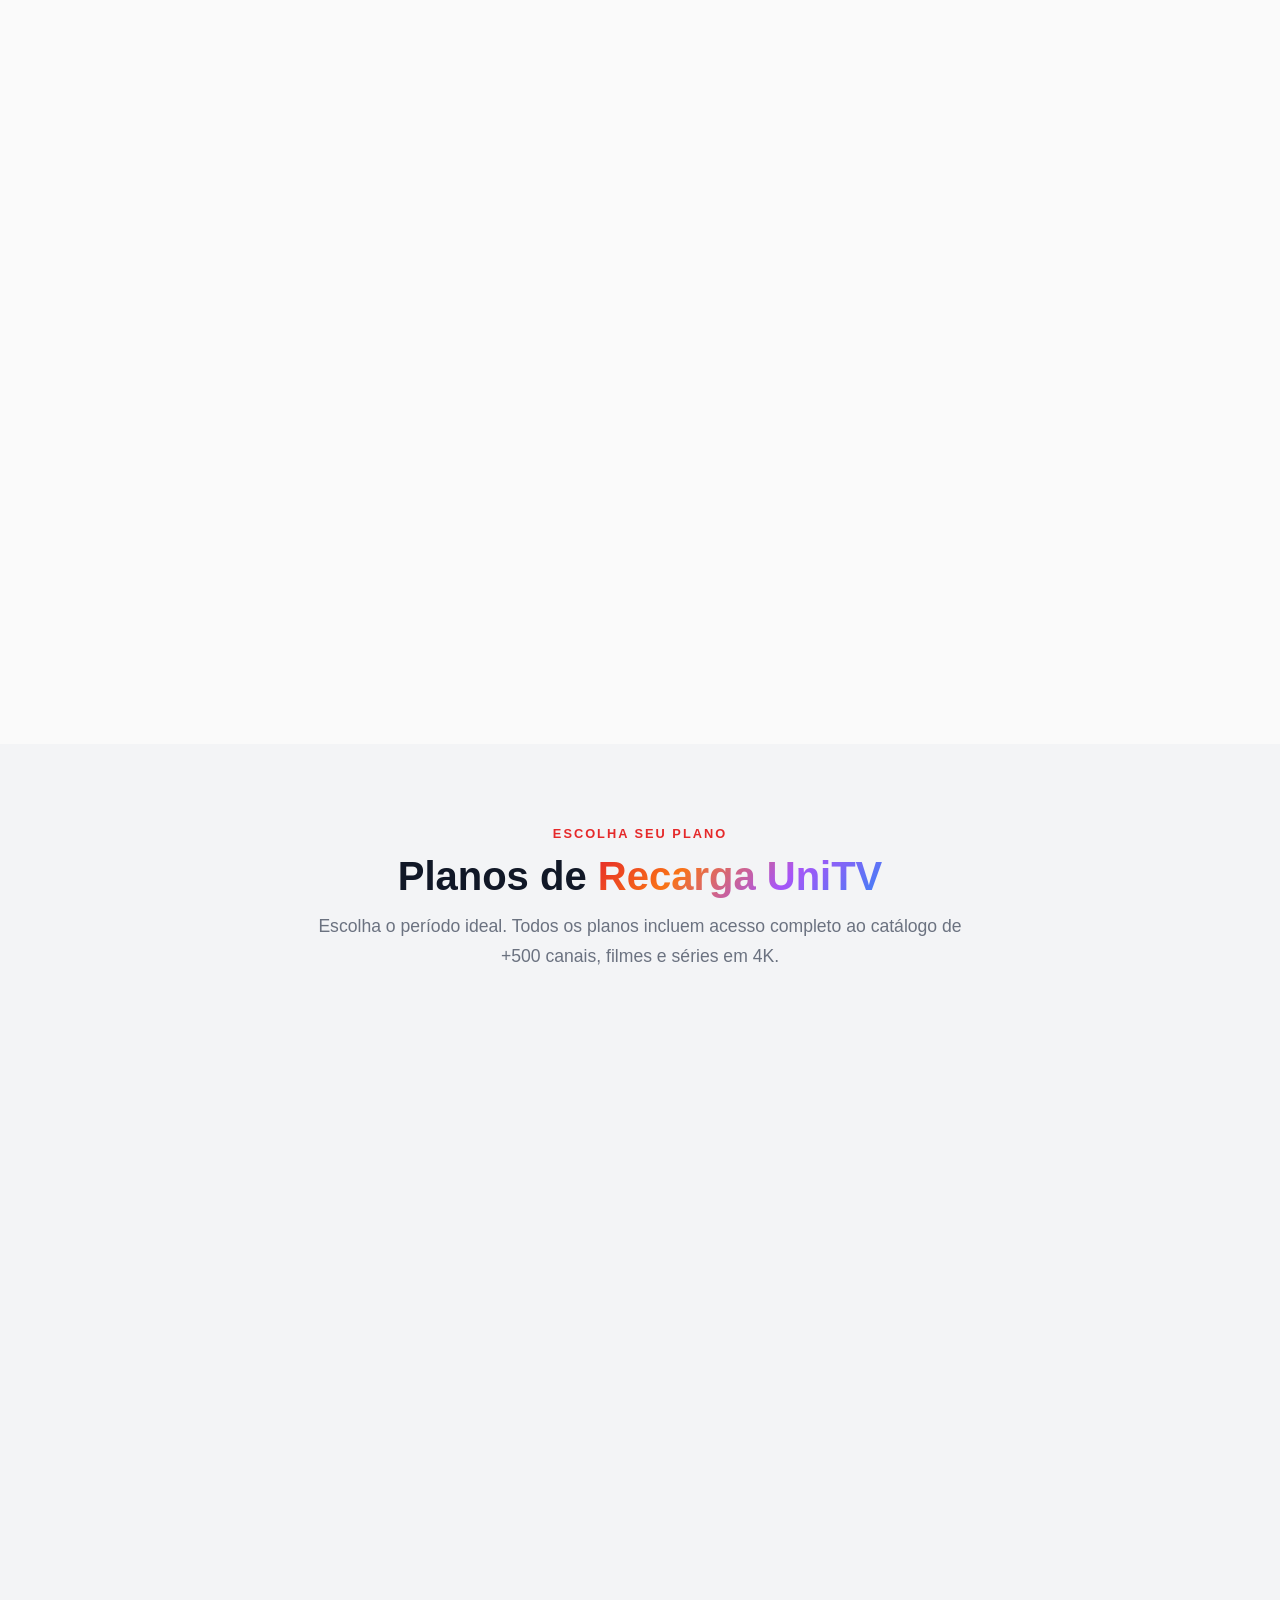
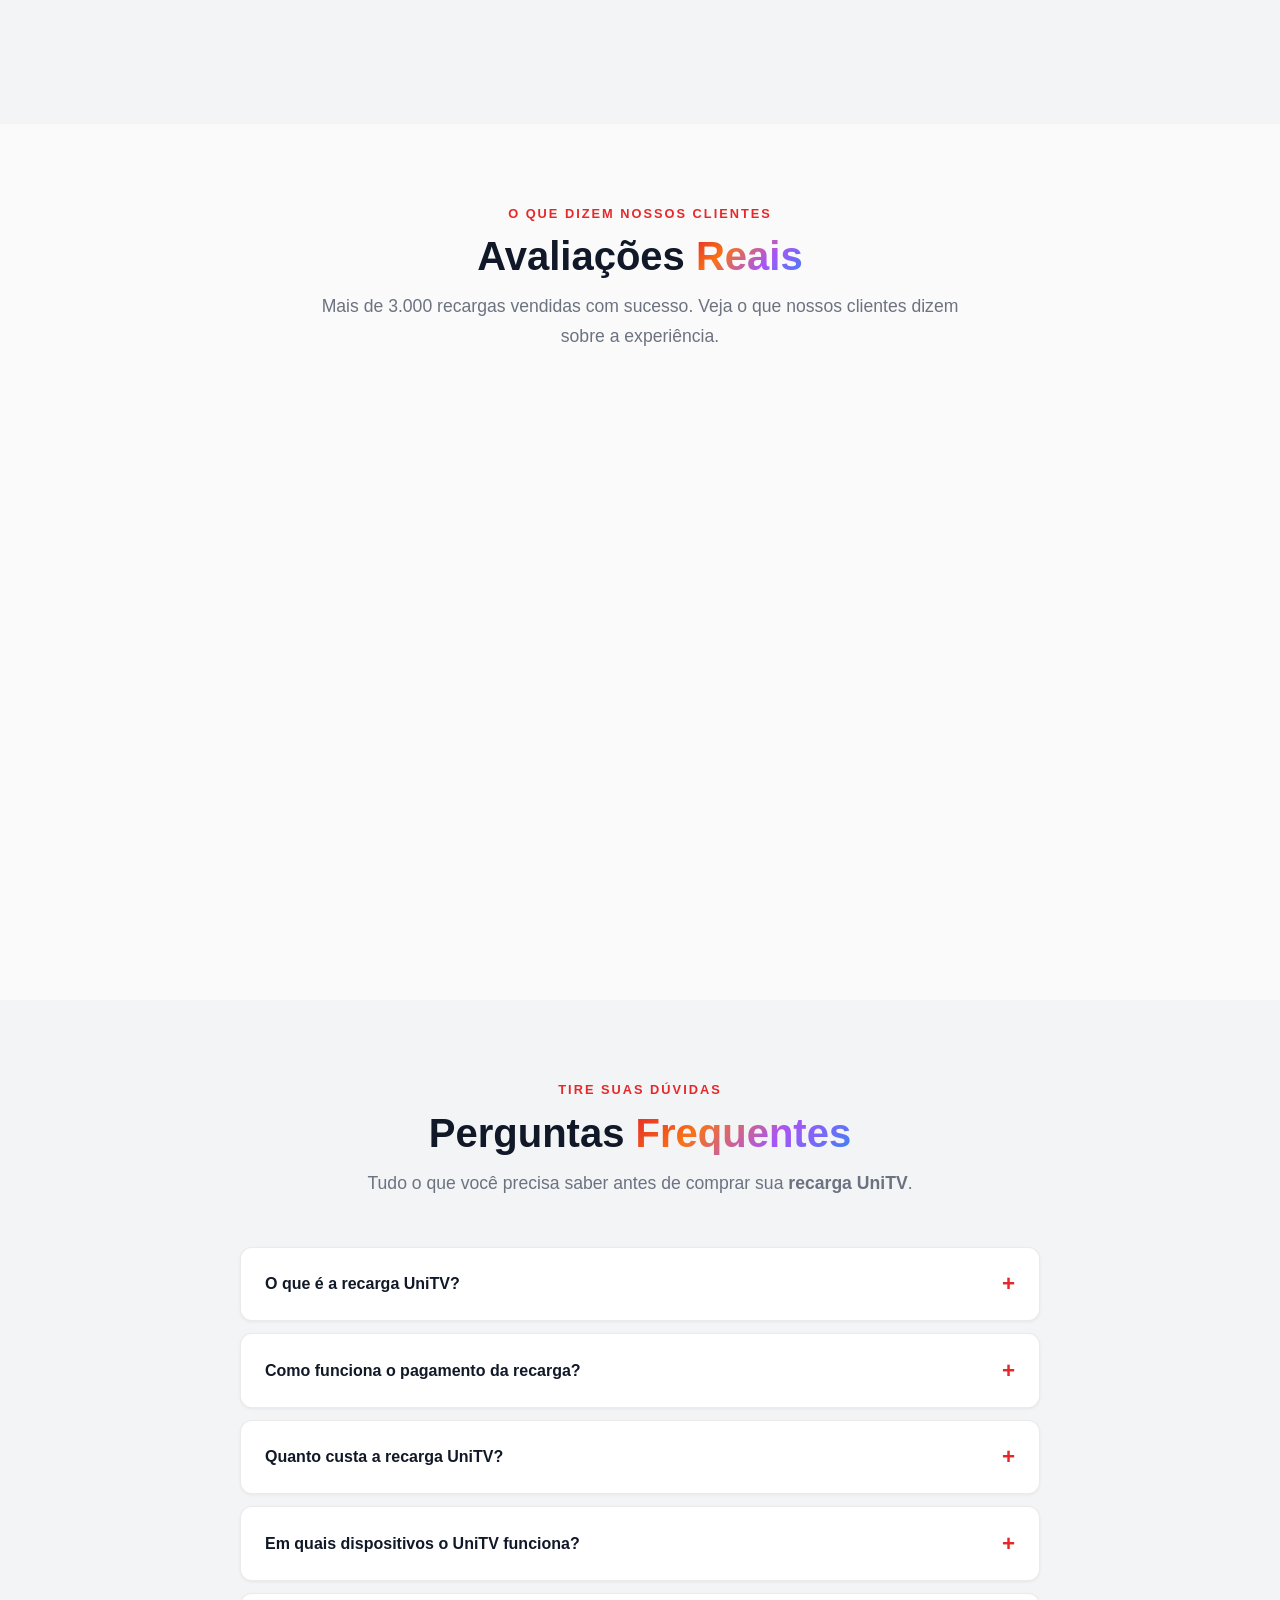
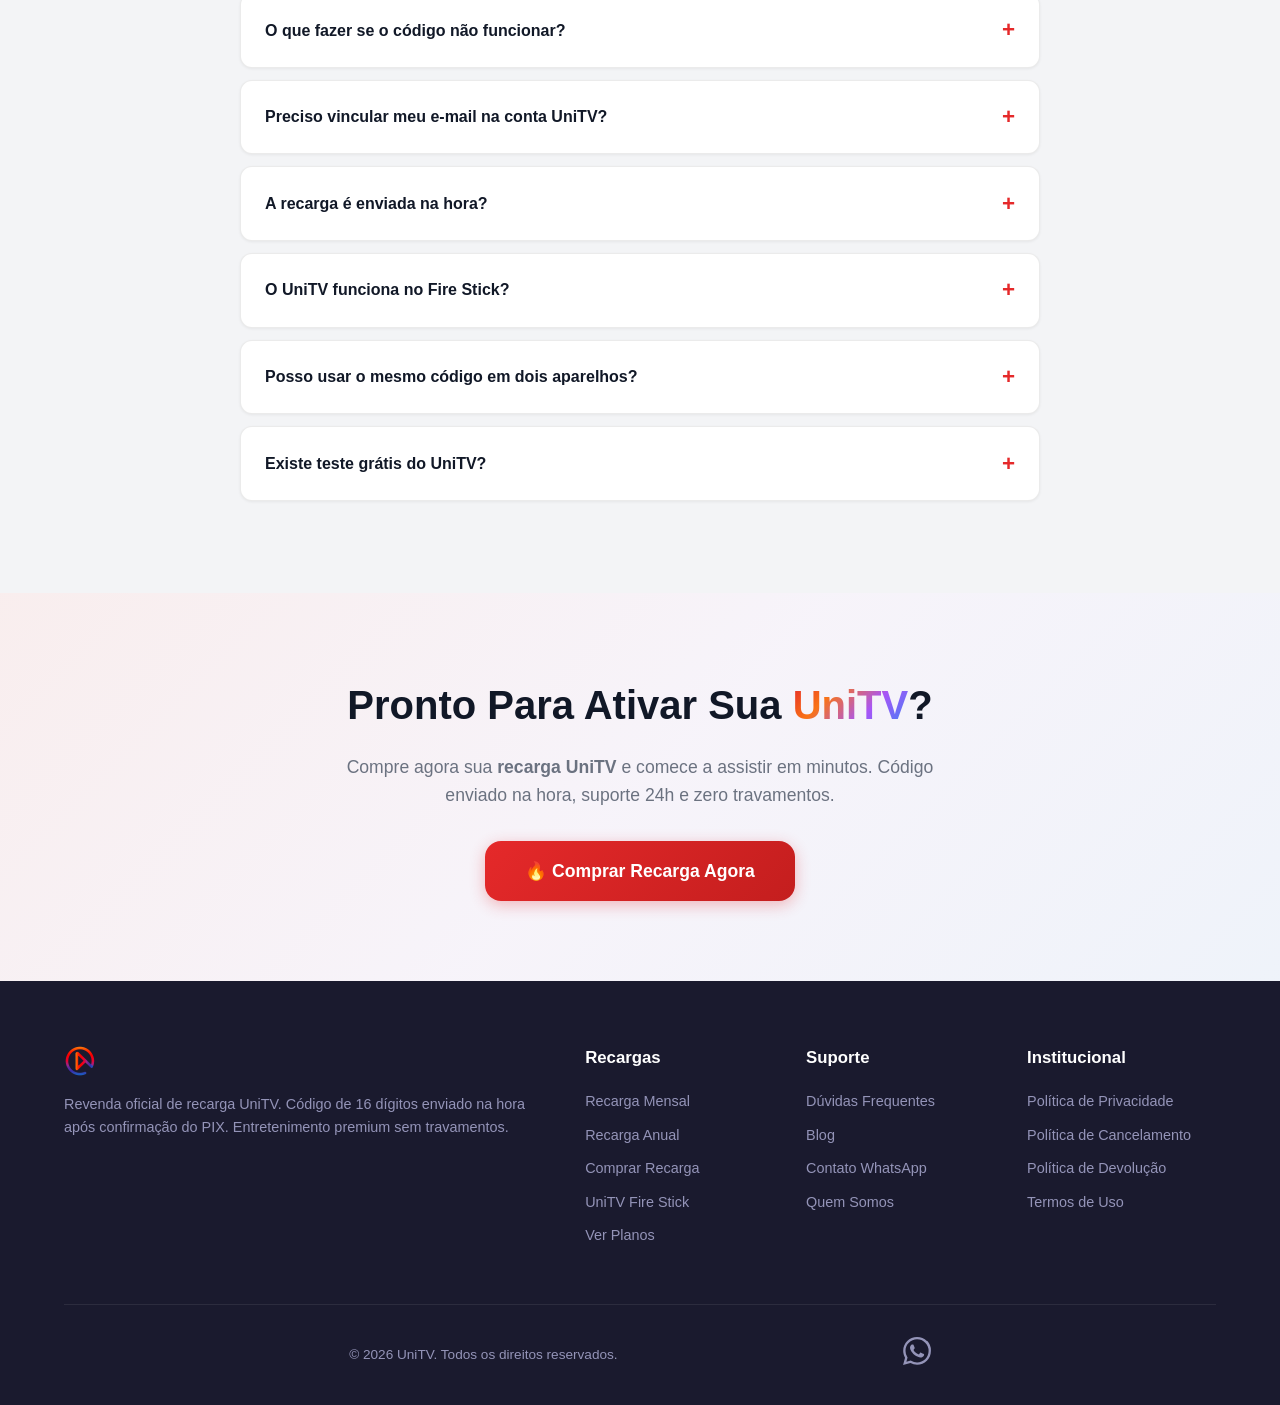
==== commit 2197dfbc: "Add files via upload" ====
--- a/index.html
+++ b/index.html
@@ -16,7 +16,7 @@
     <meta property="og:title" content="Recarga UniTV Oficial | Código Imediato via PIX — ">
     <meta property="og:description" content="Compre sua recarga UniTV com total segurança. Código de 16 dígitos enviado na hora após confirmação do PIX. +500 canais ao vivo, filmes e séries em 4K sem travamentos.">
     <meta property="og:url" content="index.html">
-    <meta property="og:image" content="https://eppivioleta.com/assets/img/og-image.webp">
+    <meta property="og:image" content="https://eppivioleta.com/og-image.webp">
     <meta property="og:type" content="website">
     <meta property="og:site_name" content=" UniTV">
     <meta property="og:locale" content="pt_BR">
@@ -32,7 +32,7 @@
           "url": "https://eppivioleta.com",
           "name": " UniTV",
           "description": "Revenda Oficial de Recarga UniTV — Código Imediato via PIX",
-          "logo": "https://eppivioleta.com/assets/img/og-image.webp",
+          "logo": "https://eppivioleta.com/og-image.webp",
           "sameAs": ["https://eppivioleta.com"]
         },
         {
@@ -50,10 +50,10 @@
 
     <!-- Favicons -->
     <link rel="icon" href="favicon.ico" sizes="any">
-    <link rel="icon" type="image/png" sizes="48x48" href="assets/img/favicon-48x48.png">
-    <link rel="icon" type="image/png" sizes="32x32" href="assets/img/favicon-32x32.png">
-    <link rel="icon" type="image/png" sizes="16x16" href="assets/img/favicon-16x16.png">
-    <link rel="apple-touch-icon" sizes="180x180" href="assets/img/apple-touch-icon.png">
+    <link rel="icon" type="image/png" sizes="48x48" href="favicon-48x48.png">
+    <link rel="icon" type="image/png" sizes="32x32" href="favicon-32x32.png">
+    <link rel="icon" type="image/png" sizes="16x16" href="favicon-16x16.png">
+    <link rel="apple-touch-icon" sizes="180x180" href="apple-touch-icon.png">
     
     <!-- Google Fonts -->
     <link rel="preconnect" href="https://fonts.googleapis.com/">
@@ -68,7 +68,7 @@
         <nav class="nav container">
             <div class="nav-brand">
                 <a href="index.html" aria-label="Página Inicial  UniTV">
-                    <img src="assets/img/logo.webp" alt="Logo UniTV Recarga Oficial" title=" UniTV" class="nav-logo" width="140" height="40">
+                    <img src="logo.webp" alt="Logo UniTV Recarga Oficial" title=" UniTV" class="nav-logo" width="140" height="40">
                 </a>
             </div>
             <ul class="nav-menu" id="nav-menu">
@@ -138,7 +138,7 @@
                 </div>
             </div>
             <div class="hero-image-wrapper">
-                <img src="assets/img/hero-app.webp" alt="Aplicativo UniTV rodando em Smart TV e Celular Android mostrando canais ao vivo e filmes" title="Interface do UniTV em múltiplos dispositivos" class="hero-image" width="600" height="400" fetchpriority="high">
+                <img src="hero-app.webp" alt="Aplicativo UniTV rodando em Smart TV e Celular Android mostrando canais ao vivo e filmes" title="Interface do UniTV em múltiplos dispositivos" class="hero-image" width="600" height="400" fetchpriority="high">
                 <!-- Floating Cards -->
                 <div class="hero-float-card top-left">
                     <div class="float-icon" style="background: rgba(16,185,129,0.1); color: #10B981;">✓</div>
@@ -286,7 +286,7 @@
                     </ul>
                 </div>
                 <div class="seo-image">
-                    <img src="assets/img/antbuffering.jpg" alt="Tecnologia Anti-Buffering P2P do UniTV representada por rede de nós interconectados" title="Infraestrutura P2P Anti-Travamento da UniTV">
+                    <img src="antbuffering.jpg" alt="Tecnologia Anti-Buffering P2P do UniTV representada por rede de nós interconectados" title="Infraestrutura P2P Anti-Travamento da UniTV">
                 </div>
             </div>
 
@@ -519,7 +519,7 @@
             <div class="footer-content">
                 <div class="footer-brand">
                     <a href="index.html" aria-label="Página Inicial  UniTV">
-                        <img src="assets/img/logo.webp" alt="Logo UniTV" class="footer-logo" width="120" height="35">
+                        <img src="logo.webp" alt="Logo UniTV" class="footer-logo" width="120" height="35">
                     </a>
                     <p>Revenda oficial de recarga UniTV. Código de 16 dígitos enviado na hora após confirmação do PIX. Entretenimento premium sem travamentos.</p>
                 </div>
@@ -576,7 +576,7 @@
         </svg>
     </a>
     
-    <script src="assets/js/main.js"></script>
+    <script src="main.js"></script>
 </body>
 
 <!-- Mirrored from https://www.eppivioleta.com/ by HTTrack Website Copier/3.x [XR&CO], Fri, 11 Sep 2026 17:19:10 GMT -->
